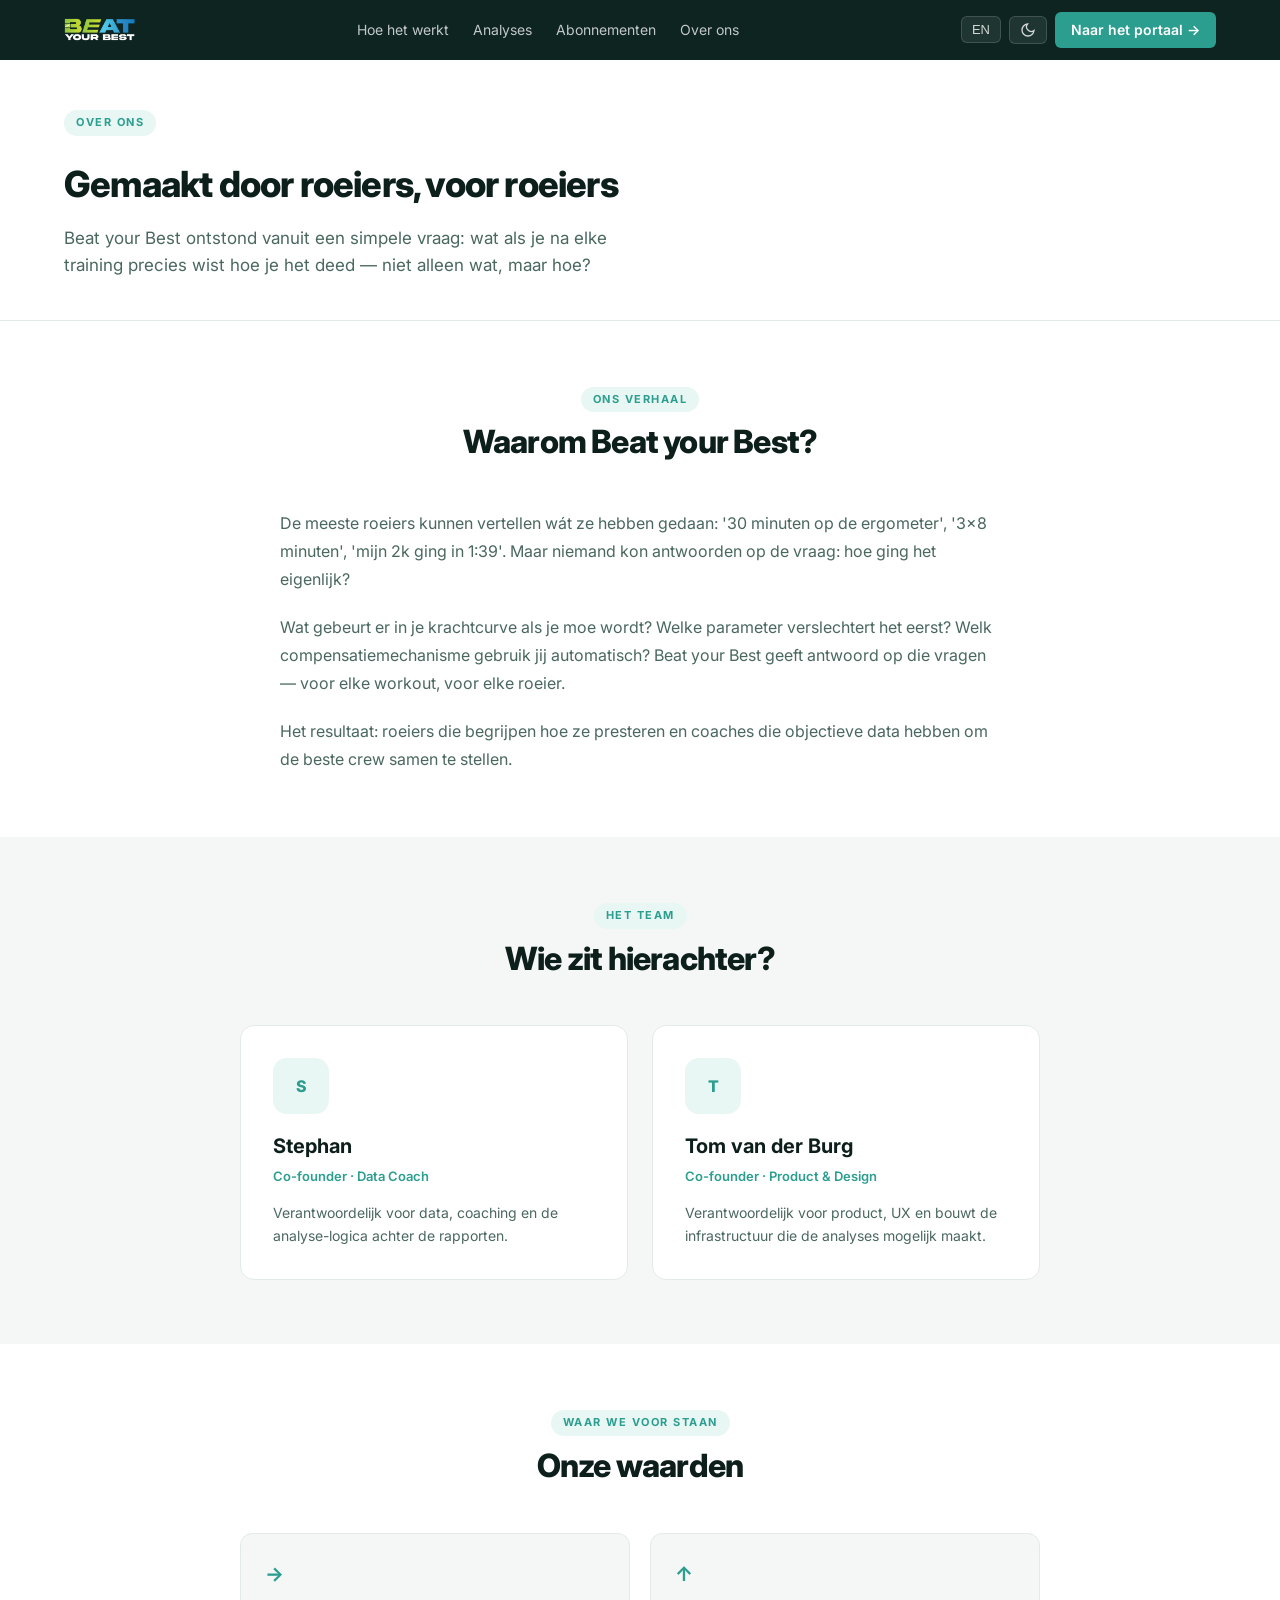
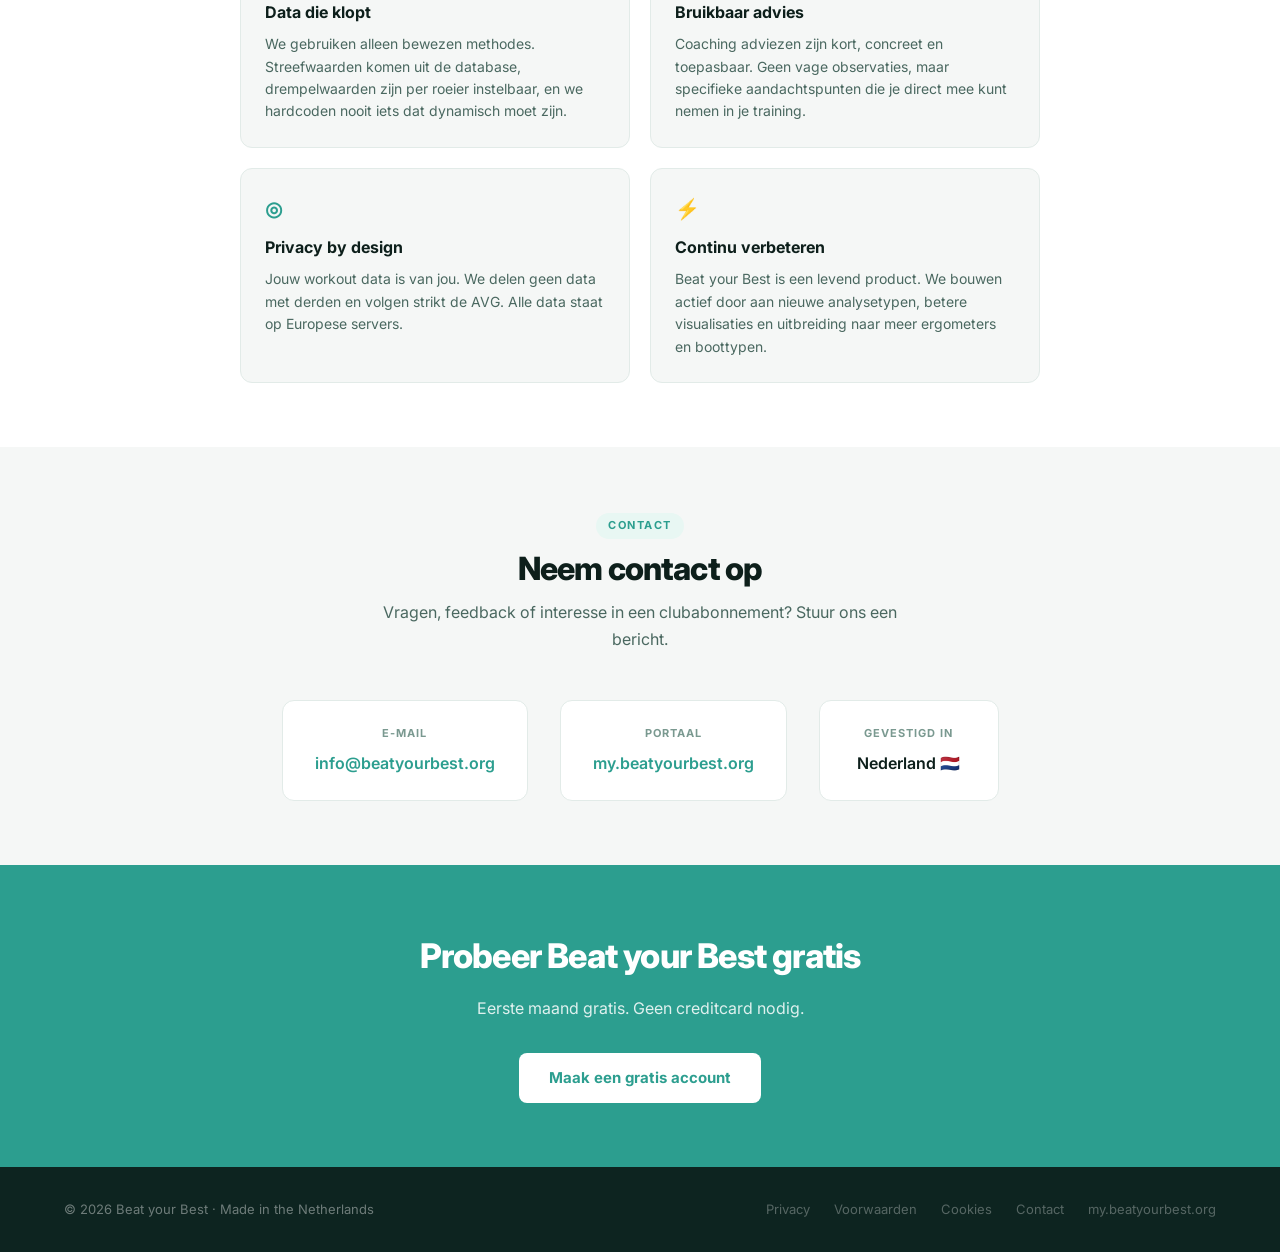
==== about.html @ 59f15d0e "feat: Inter font, FA icons, working theme toggle + language switch - Add Inter font (Google Fonts) —" ====
<!DOCTYPE html>
<html lang="nl" data-theme="light">
<head>
  <meta charset="UTF-8">
  <meta name="viewport" content="width=device-width, initial-scale=1.0">
  <title data-nl="Over ons — Beat your Best" data-en="About us — Beat your Best">Over ons — Beat your Best</title>
  <link rel="icon" href="/assets/favicon.ico">
  <link rel="preconnect" href="https://fonts.googleapis.com">
  <link rel="preconnect" href="https://fonts.gstatic.com" crossorigin>
  <link href="https://fonts.googleapis.com/css2?family=Inter:wght@400;500;600;700&display=swap" rel="stylesheet">
  <link rel="stylesheet" href="https://cdnjs.cloudflare.com/ajax/libs/font-awesome/6.4.0/css/all.min.css">
  <link rel="stylesheet" href="style.css">
</head>
<body>
<nav class="nav">
  <a href="index.html" class="nav-logo"><img src="logo.png" alt="Beat your Best"></a>
  <button class="nav-hamburger" id="nav-hamburger" aria-label="Menu" aria-expanded="false">☰</button>
  <div class="nav-links" id="nav-links">
    <a href="how-it-works.html" data-nl="Hoe het werkt" data-en="How it works">Hoe het werkt</a>
    <a href="how-it-works.html#analyses" data-nl="Analyses" data-en="Analyses">Analyses</a>
    <a href="pricing.html" data-nl="Abonnementen" data-en="Pricing">Abonnementen</a>
    <a href="about.html" data-nl="Over ons" data-en="About us">Over ons</a>
  </div>
  <div class="nav-controls">
    <button class="nav-toggle-btn" id="lang-toggle"><i class="fas fa-globe" style="margin-right:4px;font-size:12px;"></i>EN</button>
    <button class="nav-toggle-btn" id="theme-toggle"><svg width="16" height="16" viewBox="0 0 24 24" fill="none" stroke="currentColor" stroke-width="2"><path d="M21 12.79A9 9 0 1 1 11.21 3 7 7 0 0 0 21 12.79z"/></svg></button>
    <a href="https://my.beatyourbest.org" class="btn-portal" data-nl="Naar het portaal →" data-en="Go to portal →">Naar het portaal →</a>
  </div>
</nav>

<div class="page-header">
  <div class="sec-pill" data-nl="Over ons" data-en="About us">Over ons</div>
  <h1 data-nl="Gemaakt door roeiers, voor roeiers" data-en="Made by rowers, for rowers">Gemaakt door roeiers, voor roeiers</h1>
  <p data-nl="Beat your Best ontstond vanuit een simpele vraag: wat als je na elke training precies wist hoe je het deed — niet alleen wat, maar hoe?" data-en="Beat your Best grew from a simple question: what if after every training you knew exactly how you performed — not just what, but how?">Beat your Best ontstond vanuit een simpele vraag: wat als je na elke training precies wist hoe je het deed — niet alleen wat, maar hoe?</p>
</div>

<section class="section-card">
  <div class="sec-center">
    <div class="sec-pill" data-nl="Ons verhaal" data-en="Our story">Ons verhaal</div>
    <h2 class="sec-title" data-nl="Waarom Beat your Best?" data-en="Why Beat your Best?">Waarom Beat your Best?</h2>
  </div>
  <div style="max-width:720px;margin:0 auto">
    <p style="font-size:16px;color:var(--text-body);line-height:1.75;margin-bottom:20px" data-nl="De meeste roeiers kunnen vertellen wát ze hebben gedaan: '30 minuten op de ergometer', '3×8 minuten', 'mijn 2k ging in 1:39'. Maar niemand kon antwoorden op de vraag: hoe ging het eigenlijk?" data-en="Most rowers can tell you what they did: '30 minutes on the erg', '3×8 minutes', 'my 2k was 1:39'. But nobody could answer the question: how did it actually go?">De meeste roeiers kunnen vertellen wát ze hebben gedaan: "30 minuten op de ergometer", "3×8 minuten", "mijn 2k ging in 1:39". Maar niemand kon antwoorden op de vraag: hoe ging het eigenlijk?</p>
    <p style="font-size:16px;color:var(--text-body);line-height:1.75;margin-bottom:20px" data-nl="Wat gebeurt er in je krachtcurve als je moe wordt? Welke parameter verslechtert het eerst? Welk compensatiemechanisme gebruik jij automatisch? Beat your Best geeft antwoord op die vragen — voor elke workout, voor elke roeier." data-en="What happens to your force curve when you get tired? Which parameter deteriorates first? What compensation mechanism do you use automatically? Beat your Best answers those questions — for every workout, for every rower.">Wat gebeurt er in je krachtcurve als je moe wordt? Welke parameter verslechtert het eerst? Welk compensatiemechanisme gebruik jij automatisch? Beat your Best geeft antwoord op die vragen — voor elke workout, voor elke roeier.</p>
    <p style="font-size:16px;color:var(--text-body);line-height:1.75" data-nl="Het resultaat: roeiers die begrijpen hoe ze presteren en coaches die objectieve data hebben om de beste crew samen te stellen." data-en="The result: rowers who understand how they perform and coaches who have objective data to build the best crew.">Het resultaat: roeiers die begrijpen hoe ze presteren en coaches die objectieve data hebben om de beste crew samen te stellen.</p>
  </div>
</section>

<section class="section">
  <div class="sec-center">
    <div class="sec-pill" data-nl="Het team" data-en="The team">Het team</div>
    <h2 class="sec-title" data-nl="Wie zit hierachter?" data-en="Who's behind this?">Wie zit hierachter?</h2>
  </div>
  <div class="team-grid">
    <div class="team-card">
      <div class="team-avatar">S</div>
      <div class="team-name">Stephan</div>
      <div class="team-role" data-nl="Co-founder · Data Coach" data-en="Co-founder · Data Coach">Co-founder · Data Coach</div>
      <p class="team-bio" data-nl="Verantwoordelijk voor data, coaching en de analyse-logica achter de rapporten." data-en="Responsible for the backend, the RP3 and Concept2 API connections and the deployments on AWS. Builds the infrastructure that makes the analyses possible.">Verantwoordelijk voor de backend, de RP3 en Concept2 API-koppelingen en de deployments op AWS. Bouwt de infrastructuur die de analyses mogelijk maakt.</p>
    </div>
    <div class="team-card">
      <div class="team-avatar">T</div>
      <div class="team-name">Tom van der Burg</div>
      <div class="team-role" data-nl="Co-founder · Product &amp; Design" data-en="Co-founder · Product &amp; Design">Co-founder · Product &amp; Design</div>
      <p class="team-bio" data-nl="Verantwoordelijk voor product, UX en bouwt de infrastructuur die de analyses mogelijk maakt." data-en="Responsible for product, UX and builds the infrastructure behind the reports.">Verantwoordelijk voor product, UX en de analyse-logica achter de rapporten. Combineert roeikennnis met een achtergrond in digitale transformatie.</p>
    </div>
  </div>
</section>

<section class="section-card">
  <div class="sec-center">
    <div class="sec-pill" data-nl="Waar we voor staan" data-en="What we stand for">Waar we voor staan</div>
    <h2 class="sec-title" data-nl="Onze waarden" data-en="Our values">Onze waarden</h2>
  </div>
  <div class="values-grid">
    <div class="value-card">
      <div class="value-icon">→</div>
      <div class="value-title" data-nl="Data die klopt" data-en="Data that's accurate">Data die klopt</div>
      <p class="value-body" data-nl="We gebruiken alleen bewezen methodes. Streefwaarden komen uit de database, drempelwaarden zijn per roeier instelbaar, en we hardcoden nooit iets dat dynamisch moet zijn." data-en="We only use proven methods. Target values come from the database, thresholds are configurable per rower, and we never hardcode anything that should be dynamic.">We gebruiken alleen bewezen methodes. Streefwaarden komen uit de database, drempelwaarden zijn per roeier instelbaar, en we hardcoden nooit iets dat dynamisch moet zijn.</p>
    </div>
    <div class="value-card">
      <div class="value-icon">↑</div>
      <div class="value-title" data-nl="Bruikbaar advies" data-en="Actionable advice">Bruikbaar advies</div>
      <p class="value-body" data-nl="Coaching adviezen zijn kort, concreet en toepasbaar. Geen vage observaties, maar specifieke aandachtspunten die je direct mee kunt nemen in je training." data-en="Coaching advice is short, concrete and actionable. No vague observations, but specific points of attention you can take directly into your training.">Coaching adviezen zijn kort, concreet en toepasbaar. Geen vage observaties, maar specifieke aandachtspunten die je direct mee kunt nemen in je training.</p>
    </div>
    <div class="value-card">
      <div class="value-icon">◎</div>
      <div class="value-title" data-nl="Privacy by design" data-en="Privacy by design">Privacy by design</div>
      <p class="value-body" data-nl="Jouw workout data is van jou. We delen geen data met derden en volgen strikt de AVG. Alle data staat op Europese servers." data-en="Your workout data is yours. We don't share data with third parties and strictly follow GDPR. All data is stored on European servers.">Jouw workout data is van jou. We delen geen data met derden en volgen strikt de AVG. Alle data staat op Europese servers.</p>
    </div>
    <div class="value-card">
      <div class="value-icon">⚡</div>
      <div class="value-title" data-nl="Continu verbeteren" data-en="Continuous improvement">Continu verbeteren</div>
      <p class="value-body" data-nl="Beat your Best is een levend product. We bouwen actief door aan nieuwe analysetypen, betere visualisaties en uitbreiding naar meer ergometers en boottypen." data-en="Beat your Best is a living product. We actively build new analysis types, better visualisations and expansion to more ergometers and boat types.">Beat your Best is een levend product. We bouwen actief door aan nieuwe analysetypen, betere visualisaties en uitbreiding naar meer ergometers en boottypen.</p>
    </div>
  </div>
</section>

<section class="section" id="contact">
  <div class="sec-center">
    <div class="sec-pill" data-nl="Contact" data-en="Contact">Contact</div>
    <h2 class="sec-title" data-nl="Neem contact op" data-en="Get in touch">Neem contact op</h2>
    <p class="sec-sub" data-nl="Vragen, feedback of interesse in een clubabonnement? Stuur ons een bericht." data-en="Questions, feedback or interested in a club subscription? Send us a message.">Vragen, feedback of interesse in een clubabonnement? Stuur ons een bericht.</p>
  </div>
  <div class="contact-block">
    <div class="contact-item">
      <div class="contact-label" data-nl="E-mail" data-en="Email">E-mail</div>
      <a class="contact-val" href="mailto:info@beatyourbest.org">info@beatyourbest.org</a>
    </div>
    <div class="contact-item">
      <div class="contact-label" data-nl="Portaal" data-en="Portal">Portaal</div>
      <a class="contact-val" href="https://my.beatyourbest.org">my.beatyourbest.org</a>
    </div>
    <div class="contact-item">
      <div class="contact-label" data-nl="Gevestigd in" data-en="Based in">Gevestigd in</div>
      <span class="contact-val" style="color:var(--text-h)">Nederland 🇳🇱</span>
    </div>
  </div>
</section>

<div class="cta-block">
  <h2 class="cta-title" data-nl="Probeer Beat your Best gratis" data-en="Try Beat your Best for free">Probeer Beat your Best gratis</h2>
  <p class="cta-sub" data-nl="Eerste maand gratis. Geen creditcard nodig." data-en="First month free. No credit card needed.">Eerste maand gratis. Geen creditcard nodig.</p>
  <a href="https://my.beatyourbest.org/register" class="btn-cta" data-nl="Maak een gratis account" data-en="Create a free account">Maak een gratis account</a>
</div>

<footer class="footer">
  <div class="footer-logo">© 2026 Beat your Best · Made in the Netherlands</div>
  <div class="footer-links">
    <a href="privacy.html" data-nl="Privacy" data-en="Privacy">Privacy</a>
    <a href="terms.html" data-nl="Voorwaarden" data-en="Terms">Voorwaarden</a>
    <a href="cookies.html" data-nl="Cookies" data-en="Cookies">Cookies</a>
    <a href="about.html#contact" data-nl="Contact" data-en="Contact">Contact</a>
    <a href="https://my.beatyourbest.org">my.beatyourbest.org</a>
  </div>
</footer>
<script src="main.js"></script>
</body>
</html>
---- style.css ----
/* ================================================
   Beat Your Best — style.css  v2
   CSS-variabelen · Dark mode · Responsive
   ================================================ */

:root {
  --bg:            #f5f7f6;
  --bg-card:       #ffffff;
  --bg-nav:        #0d2420;
  --bg-accent:     #e8f7f3;
  --text-h:        #0d1f1b;
  --text-body:     #4a6860;
  --text-muted:    #7a9990;
  --text-nav:      rgba(255,255,255,0.75);
  --accent:        #2c9e8f;
  --accent-h:      #237f72;
  --accent-lt:     #4dbfb0;
  --accent-bg:     #e8f7f3;
  --accent-border: #c8deda;
  --border:        #e2ebe8;
  --shadow:        0 4px 24px rgba(44,158,143,0.08);
}

[data-theme="dark"] {
  --bg:            #0a1e1a;
  --bg-card:       #112920;
  --bg-nav:        #071410;
  --bg-accent:     #0d2d28;
  --text-h:        #e0f0ec;
  --text-body:     #7aada5;
  --text-muted:    #3d7068;
  --text-nav:      rgba(255,255,255,0.65);
  --accent:        #4dbfb0;
  --accent-h:      #3aa898;
  --accent-lt:     #6dcfc2;
  --accent-bg:     #0d2d28;
  --accent-border: #1e4d43;
  --border:        #1a3830;
  --shadow:        0 4px 24px rgba(0,0,0,0.3);
}

*,*::before,*::after{box-sizing:border-box;margin:0;padding:0}
html{scroll-behavior:smooth}
body{font-family:'Inter',-apple-system,BlinkMacSystemFont,'Segoe UI',sans-serif;background:var(--bg);color:var(--text-body);font-size:16px;line-height:1.6;transition:background .2s,color .2s}
a{color:var(--accent);text-decoration:none}
img{max-width:100%;display:block}

/* NAV */
.nav{background:var(--bg-nav);padding:0 5%;display:flex;align-items:center;justify-content:space-between;height:60px;position:sticky;top:0;z-index:100;gap:16px}
.nav-logo{display:flex;align-items:center;flex-shrink:0}
.nav-logo img{height:36px;border-radius:4px;display:block}
.nav-links{display:flex;gap:24px;align-items:center}
.nav-links a{color:var(--text-nav);font-size:14px;white-space:nowrap;transition:color .15s}
.nav-links a:hover{color:#fff}
.nav-controls{display:flex;align-items:center;gap:8px;flex-shrink:0}
.nav-toggle-btn{background:rgba(255,255,255,0.08);border:1px solid rgba(255,255,255,0.15);color:rgba(255,255,255,0.8);border-radius:6px;padding:5px 10px;font-size:13px;cursor:pointer;display:flex;align-items:center;gap:4px;transition:background .15s;white-space:nowrap}
.nav-toggle-btn:hover{background:rgba(255,255,255,0.15)}
.btn-portal{background:var(--accent);color:#fff;border:none;padding:7px 16px;border-radius:6px;font-size:14px;font-weight:600;cursor:pointer;white-space:nowrap;transition:background .15s}
.btn-portal:hover{background:var(--accent-h);color:#fff}
.nav-hamburger{display:none;background:none;border:1px solid rgba(255,255,255,0.2);color:#fff;border-radius:6px;padding:6px 10px;font-size:18px;cursor:pointer;flex-shrink:0}

/* SECTIONS */
.section{padding:64px 5%;background:var(--bg)}
.section-card{padding:64px 5%;background:var(--bg-card)}
.sec-center{text-align:center;margin-bottom:48px}
.sec-pill{display:inline-block;background:var(--accent-bg);color:var(--accent);font-size:11px;font-weight:700;letter-spacing:1.5px;text-transform:uppercase;padding:4px 12px;border-radius:20px;margin-bottom:12px}
.sec-title{font-size:32px;font-weight:800;letter-spacing:-.8px;color:var(--text-h);margin-bottom:12px;line-height:1.15}
.sec-sub{font-size:16px;color:var(--text-body);line-height:1.65;max-width:560px;margin:0 auto}

/* HERO */
.hero{background:var(--bg-card);padding:72px 5%;display:grid;grid-template-columns:1fr 1fr;gap:56px;align-items:center}
.hero-eyebrow{display:inline-flex;align-items:center;gap:8px;background:var(--accent-bg);color:var(--accent);font-size:12px;font-weight:600;letter-spacing:1px;text-transform:uppercase;padding:5px 12px;border-radius:20px;margin-bottom:20px}
.hero-eyebrow-dot{width:7px;height:7px;background:var(--accent);border-radius:50%;display:inline-block}
.hero-title{font-size:46px;font-weight:800;line-height:1.08;letter-spacing:-1.5px;color:var(--text-h);margin-bottom:18px}
.hero-title em{color:var(--accent);font-style:normal}
.hero-body{font-size:17px;color:var(--text-body);line-height:1.65;margin-bottom:32px;max-width:460px}
.hero-actions{display:flex;gap:12px;align-items:center;margin-bottom:32px;flex-wrap:wrap}
.btn-hero{background:var(--accent);color:#fff;border:none;padding:13px 26px;border-radius:8px;font-size:15px;font-weight:600;cursor:pointer;text-decoration:none;display:inline-block;transition:background .15s}
.btn-hero:hover{background:var(--accent-h);color:#fff}
.btn-hero-ghost{background:none;border:1px solid var(--accent-border);color:var(--accent);padding:13px 20px;border-radius:8px;font-size:15px;cursor:pointer;text-decoration:none;display:inline-block;transition:background .15s}
.btn-hero-ghost:hover{background:var(--accent-bg)}
.hero-trust{display:flex;gap:20px;flex-wrap:wrap}
.trust-item{display:flex;align-items:center;gap:6px;font-size:13px;color:var(--text-muted)}
.trust-check{width:16px;height:16px;background:var(--accent-bg);border-radius:50%;display:flex;align-items:center;justify-content:center;color:var(--accent);font-size:9px;font-weight:700;flex-shrink:0}

/* HERO MOCKUPS */
.hero-mockups{display:flex;flex-direction:column;gap:12px}
.mockup-card{background:var(--bg-card);border:1px solid var(--border);border-radius:14px;overflow:hidden;box-shadow:var(--shadow)}
.mockup-bar{background:#0d2420;padding:10px 16px;display:flex;align-items:center;gap:6px}
.mockup-dot{width:8px;height:8px;border-radius:50%;background:rgba(255,255,255,0.2)}
.mockup-url{font-size:11px;color:rgba(255,255,255,0.3);margin-left:6px}
.mockup-body{padding:16px}
.mockup-row{display:flex;align-items:center;gap:10px;padding:8px 0;border-bottom:1px solid var(--border)}
.mockup-row:last-child{border-bottom:none}
.mock-badge{font-size:10px;font-weight:700;padding:2px 7px;border-radius:4px;flex-shrink:0}
.mock-badge-ss{background:#e8f7f3;color:#2c9e8f}
.mock-badge-il{background:#e8f0f7;color:#3a6ea8}
.mock-badge-hi{background:#f7ede8;color:#a84e3a}
.mock-badge-et{background:#f0f7e8;color:#5a9a2e}
.mock-title{font-size:12px;font-weight:600;color:var(--text-h);flex:1}
.mock-split{font-size:12px;color:var(--text-muted)}
.mock-iof{font-size:12px;font-weight:700;color:var(--accent)}
.mockup-stats{display:grid;grid-template-columns:repeat(3,1fr);gap:8px;margin-top:12px}
.mock-stat{background:var(--bg);border-radius:8px;padding:10px;text-align:center}
.mock-stat-val{font-size:16px;font-weight:800;color:var(--text-h)}
.mock-stat-lbl{font-size:10px;color:var(--text-muted);text-transform:uppercase;letter-spacing:.5px;margin-top:2px}
.mockup-small{background:var(--bg-card);border:1px solid var(--border);border-radius:12px;padding:14px}
.ms-header{font-size:11px;font-weight:600;color:var(--text-muted);text-transform:uppercase;letter-spacing:1px;margin-bottom:10px}
.ms-row{display:flex;align-items:center;gap:8px;margin-bottom:6px}
.ms-name{font-size:12px;color:var(--text-body);width:90px;flex-shrink:0}
.ms-bar-bg{flex:1;height:7px;background:var(--border);border-radius:4px;overflow:hidden;position:relative}
.ms-bar-prev{height:100%;border-radius:4px;background:var(--accent-border)}
.ms-bar-now{height:100%;border-radius:4px;background:var(--accent);position:absolute;top:0;left:0}

/* FEATURES */
.feature-block{display:grid;grid-template-columns:1fr 1fr;gap:56px;align-items:center;margin-bottom:72px}
.feature-block:last-child{margin-bottom:0}
.feature-block-reverse{direction:rtl}
.feature-block-reverse>*{direction:ltr}
.feat-label{font-size:11px;font-weight:700;letter-spacing:1.5px;text-transform:uppercase;color:var(--accent);margin-bottom:10px}
.feat-title{font-size:26px;font-weight:800;letter-spacing:-.5px;color:var(--text-h);margin-bottom:12px;line-height:1.2}
.feat-body{font-size:15px;color:var(--text-body);line-height:1.65;margin-bottom:20px}
.feat-list{list-style:none}
.feat-list li{font-size:14px;color:var(--text-body);padding:7px 0;display:flex;gap:10px;align-items:flex-start;border-top:1px solid var(--border)}
.feat-list li:first-child{border-top:none;padding-top:0}
.fl-dot{color:var(--accent);flex-shrink:0;font-size:16px;line-height:1.3}

/* VISUAL CARDS */
.visual-card{background:var(--bg-card);border:1px solid var(--border);border-radius:14px;padding:24px;box-shadow:var(--shadow)}
.vc-header{font-size:12px;font-weight:600;color:var(--text-muted);text-transform:uppercase;letter-spacing:1px;margin-bottom:16px;padding-bottom:12px;border-bottom:1px solid var(--border)}
.prog-row{display:flex;align-items:center;gap:10px;margin-bottom:6px}
.prog-name{font-size:13px;color:var(--text-body);width:110px;flex-shrink:0}
.prog-bar-bg{flex:1;height:10px;background:var(--border);border-radius:5px;overflow:hidden}
.prog-bar{height:100%;border-radius:5px;background:var(--accent)}
.prog-bar-prev{background:var(--accent-border)}
.prog-val{font-size:12px;font-weight:600;color:var(--accent);width:36px;text-align:right}
.prog-val-prev{color:var(--accent-border)}
.prog-spacer{height:8px}
.prog-legend{display:flex;gap:14px;margin-top:14px;padding-top:12px;border-top:1px solid var(--border)}
.leg-item{display:flex;align-items:center;gap:6px}
.leg-dot{width:10px;height:10px;border-radius:3px;background:var(--accent);flex-shrink:0}
.leg-dot-prev{background:var(--accent-border)}
.leg-label{font-size:12px;color:var(--text-muted)}
.coach-pill-row{display:flex;flex-direction:column;gap:10px}
.coach-pill{background:var(--bg);border:1px solid var(--border);border-radius:10px;padding:12px 16px;display:flex;gap:12px;align-items:flex-start}
.cp-icon{width:32px;height:32px;background:var(--accent-bg);border-radius:8px;display:flex;align-items:center;justify-content:center;flex-shrink:0;font-size:14px;color:var(--accent);font-weight:700}
.cp-icon-warn{background:#fef3e8;color:#c07a1a}
.cp-title{font-size:13px;font-weight:700;color:var(--text-h);margin-bottom:2px}
.cp-body{font-size:12px;color:var(--text-muted);line-height:1.5}
.cp-tag{font-size:11px;font-weight:700;background:var(--accent-bg);color:var(--accent);padding:2px 8px;border-radius:4px;margin-top:4px;display:inline-block}
.cp-tag-warn{background:#fef3e8;color:#c07a1a}
.crew-grid{display:grid;grid-template-columns:repeat(4,1fr);gap:8px;margin-bottom:12px}
.crew-seat{background:var(--bg);border:1px solid var(--border);border-radius:8px;padding:10px 8px;text-align:center}
.crew-seat-top{background:var(--accent-bg);border-color:var(--accent-border)}
.crew-rank{font-size:18px;font-weight:800;color:var(--accent);line-height:1}
.crew-rank-muted{color:var(--text-muted)}
.crew-rank-name{font-size:11px;font-weight:600;color:var(--text-h);margin-top:4px}
.crew-rank-val{font-size:11px;color:var(--text-muted);margin-top:2px}
.crew-rank-pos{font-size:10px;font-weight:700;color:var(--accent);background:var(--accent-bg);padding:2px 6px;border-radius:4px;margin-top:4px;display:inline-block}
.crew-rank-pos-muted{background:var(--bg);color:var(--text-muted)}
.boat-visual{background:#0d2420;border-radius:8px;padding:12px;display:flex;gap:5px;align-items:center;justify-content:center}
.boat-label{font-size:10px;color:rgba(255,255,255,0.3)}
.boat-pos{width:30px;height:30px;border-radius:6px;background:rgba(44,158,143,0.2);border:1px solid rgba(44,158,143,0.4);display:flex;align-items:center;justify-content:center;font-size:10px;font-weight:700;color:#4dbfb0}
.boat-pos-active{background:var(--accent);border-color:var(--accent);color:#fff}

/* PRICING */
.pricing-grid{display:grid;grid-template-columns:repeat(3,1fr);gap:20px}
.price-card{background:var(--bg-card);border:1px solid var(--border);border-radius:14px;padding:28px;position:relative}
.price-card-featured{border:2px solid var(--accent)}
.price-popular{position:absolute;top:-12px;left:50%;transform:translateX(-50%);background:var(--accent);color:#fff;font-size:11px;font-weight:700;letter-spacing:1px;text-transform:uppercase;padding:4px 14px;border-radius:20px;white-space:nowrap}
.price-for{font-size:11px;font-weight:700;letter-spacing:1.5px;text-transform:uppercase;color:var(--accent);margin-bottom:8px}
.price-name{font-size:22px;font-weight:800;color:var(--text-h);margin-bottom:6px}
.price-tagline{font-size:14px;color:var(--text-muted);margin-bottom:20px;line-height:1.5}
.price-amount{font-size:34px;font-weight:800;color:var(--text-h);letter-spacing:-1px;margin-bottom:4px}
.price-amount span{font-size:16px;font-weight:400;color:var(--text-muted)}
.price-amount-sm{font-size:22px;padding-top:6px}
.price-period{font-size:13px;color:var(--text-muted);margin-bottom:24px}
.price-divider{border:none;border-top:1px solid var(--border);margin-bottom:18px}
.price-features{list-style:none}
.price-features li{font-size:13px;color:var(--text-body);padding:5px 0;display:flex;gap:8px;align-items:flex-start}
.pf-check{color:var(--accent);font-size:14px;line-height:1.4;flex-shrink:0}
.btn-price{width:100%;padding:11px;border-radius:8px;font-size:14px;font-weight:600;cursor:pointer;margin-top:20px;display:block;text-align:center;text-decoration:none;transition:background .15s}
.btn-price-solid{background:var(--accent);color:#fff;border:none}
.btn-price-solid:hover{background:var(--accent-h);color:#fff}
.btn-price-outline{background:var(--bg-card);color:var(--accent);border:1px solid var(--accent-border)}
.btn-price-outline:hover{background:var(--accent-bg)}

/* CTA */
.cta-block{background:var(--accent);padding:64px 5%;text-align:center}
.cta-title{font-size:34px;font-weight:800;color:#fff;letter-spacing:-.8px;margin-bottom:12px}
.cta-sub{font-size:16px;color:rgba(255,255,255,.85);margin-bottom:32px}
.btn-cta{background:#fff;color:var(--accent);border:none;padding:13px 30px;border-radius:8px;font-size:15px;font-weight:700;cursor:pointer;margin:0 6px;text-decoration:none;display:inline-block}
.btn-cta:hover{background:#e8f7f3;color:var(--accent)}
.btn-cta-ghost{background:rgba(255,255,255,.15);color:#fff;border:1px solid rgba(255,255,255,.4);padding:13px 24px;border-radius:8px;font-size:15px;cursor:pointer;margin:0 6px;text-decoration:none;display:inline-block}
.btn-cta-ghost:hover{background:rgba(255,255,255,.25);color:#fff}

/* FOOTER */
.footer{background:#0d2420;padding:32px 5%;display:flex;justify-content:space-between;align-items:center;flex-wrap:wrap;gap:16px}
.footer-logo{color:rgba(255,255,255,.4);font-size:13px}
.footer-links{display:flex;gap:24px;flex-wrap:wrap}
.footer-links a{color:rgba(255,255,255,.3);font-size:13px;text-decoration:none;transition:color .15s}
.footer-links a:hover{color:rgba(255,255,255,.7)}

/* PAGE HEADER */
.page-header{background:var(--bg-card);padding:48px 5% 40px;border-bottom:1px solid var(--border)}
.page-header h1{font-size:36px;font-weight:800;letter-spacing:-.8px;color:var(--text-h);margin-bottom:12px;margin-top:8px}
.page-header p{font-size:17px;color:var(--text-body);max-width:560px;line-height:1.6}

/* PROSE */
.prose{max-width:720px;margin:0 auto;padding:48px 5%}
.prose h2{font-size:22px;font-weight:700;color:var(--text-h);margin:36px 0 12px;letter-spacing:-.3px}
.prose h3{font-size:17px;font-weight:700;color:var(--text-h);margin:24px 0 8px}
.prose p{font-size:15px;color:var(--text-body);line-height:1.7;margin-bottom:16px}
.prose ul{margin:0 0 16px 20px}
.prose ul li{font-size:15px;color:var(--text-body);line-height:1.7;margin-bottom:6px}
.prose a{color:var(--accent)}
.prose-updated{font-size:13px;color:var(--text-muted);margin-bottom:32px}

/* COACH SWITCH */
.coach-switch{display:flex;background:var(--bg);border:1px solid var(--border);border-radius:10px;padding:4px;gap:4px;width:fit-content;margin:0 auto 48px}
.coach-switch-btn{padding:8px 28px;border:none;border-radius:7px;font-size:14px;font-weight:600;cursor:pointer;background:none;color:var(--text-muted);transition:all .15s}
.coach-switch-btn.active{background:var(--accent);color:#fff}
.coach-panel{display:none}
.coach-panel.active{display:block}

/* HOW IT WORKS */
.steps-grid{display:grid;grid-template-columns:repeat(3,1fr);gap:24px}
.step-card{background:var(--bg);border:1px solid var(--border);border-radius:12px;padding:28px}
.step-num{width:40px;height:40px;background:var(--accent);color:#fff;border-radius:10px;display:flex;align-items:center;justify-content:center;font-size:18px;font-weight:800;margin-bottom:16px}
.step-title{font-size:17px;font-weight:700;color:var(--text-h);margin-bottom:10px}
.step-body{font-size:14px;color:var(--text-body);line-height:1.65}
.analysis-list{display:flex;flex-direction:column}
.anal-row{display:grid;grid-template-columns:1fr 260px;gap:40px;align-items:start;padding:40px 0}
.anal-divider{border:none;border-top:1px solid var(--border)}
.anal-tag{font-size:11px;font-weight:700;letter-spacing:1px;text-transform:uppercase;padding:4px 12px;border-radius:20px;display:inline-block;margin-bottom:14px}
.anal-tag-ss{background:#e8f7f3;color:#2c9e8f}
.anal-tag-il{background:#e8f0f7;color:#3a6ea8}
.anal-tag-hi{background:#f7ede8;color:#a84e3a}
.anal-tag-et{background:#f0f7e8;color:#5a9a2e}
.anal-row-title{font-size:20px;font-weight:700;color:var(--text-h);margin-bottom:10px}
.anal-row-body{font-size:14px;color:var(--text-body);line-height:1.65;margin-bottom:16px}
.anal-row-right{display:flex;flex-direction:column;gap:10px;padding-top:8px}
.anal-stat-card{background:var(--bg);border:1px solid var(--border);border-radius:10px;padding:14px 16px}
.asc-label{font-size:11px;font-weight:600;color:var(--text-muted);text-transform:uppercase;letter-spacing:1px;margin-bottom:4px}
.asc-val{font-size:17px;font-weight:700;color:var(--text-h)}
.profiles-grid{display:grid;grid-template-columns:repeat(4,1fr);gap:16px}
.profile-card{background:var(--bg);border:1px solid var(--border);border-radius:12px;padding:20px}
.profile-code{width:36px;height:36px;background:var(--accent-bg);border-radius:8px;display:flex;align-items:center;justify-content:center;font-size:12px;font-weight:800;color:var(--accent);margin-bottom:10px}
.profile-name{font-size:14px;font-weight:700;color:var(--text-h);margin-bottom:6px}
.profile-desc{font-size:13px;color:var(--text-body);line-height:1.5}

/* AUDIENCE */
.audience-grid{display:grid;grid-template-columns:repeat(3,1fr);gap:20px}
.aud-card{background:var(--bg-card);border:1px solid var(--border);border-radius:12px;padding:28px}
.aud-card-featured{border-color:var(--accent)}
.aud-tag{font-size:11px;font-weight:700;letter-spacing:1.5px;text-transform:uppercase;color:var(--accent);margin-bottom:16px}
.aud-title{font-size:20px;font-weight:700;color:var(--text-h);margin-bottom:10px}
.aud-body{font-size:14px;color:var(--text-body);line-height:1.6;margin-bottom:20px}
.aud-list{list-style:none}
.aud-list li{font-size:13px;color:var(--text-body);padding:5px 0;display:flex;gap:8px;align-items:flex-start;border-top:1px solid var(--border)}
.aud-list li:first-child{border-top:none;padding-top:0}
.al-dot{color:var(--accent);font-size:14px;line-height:1.4;flex-shrink:0}

/* FAQ */
.faq-list{max-width:720px;margin:0 auto}
.faq-item{background:var(--bg-card);border:1px solid var(--border);border-radius:12px;padding:24px 28px;margin-bottom:12px}
.faq-q{font-size:16px;font-weight:700;color:var(--text-h);margin-bottom:10px}
.faq-a{font-size:14px;color:var(--text-body);line-height:1.7}

/* ABOUT */
.team-grid{display:grid;grid-template-columns:repeat(2,1fr);gap:24px;max-width:800px;margin:0 auto}
.team-card{background:var(--bg-card);border:1px solid var(--border);border-radius:14px;padding:32px}
.team-avatar{width:56px;height:56px;background:var(--accent-bg);border-radius:14px;display:flex;align-items:center;justify-content:center;font-size:16px;font-weight:800;color:var(--accent);margin-bottom:16px}
.team-name{font-size:20px;font-weight:700;color:var(--text-h);margin-bottom:4px}
.team-role{font-size:13px;color:var(--accent);font-weight:600;margin-bottom:14px}
.team-bio{font-size:14px;color:var(--text-body);line-height:1.65}
.values-grid{display:grid;grid-template-columns:repeat(2,1fr);gap:20px;max-width:800px;margin:0 auto}
.value-card{background:var(--bg);border:1px solid var(--border);border-radius:12px;padding:24px}
.value-icon{font-size:20px;color:var(--accent);margin-bottom:10px;font-weight:700}
.value-title{font-size:16px;font-weight:700;color:var(--text-h);margin-bottom:8px}
.value-body{font-size:14px;color:var(--text-body);line-height:1.6}
.contact-block{display:flex;gap:32px;justify-content:center;flex-wrap:wrap}
.contact-item{background:var(--bg-card);border:1px solid var(--border);border-radius:12px;padding:24px 32px;text-align:center;min-width:180px}
.contact-label{font-size:11px;font-weight:700;text-transform:uppercase;letter-spacing:1px;color:var(--text-muted);margin-bottom:8px}
.contact-val{font-size:16px;font-weight:600;color:var(--accent);text-decoration:none;display:block}

/* RESPONSIVE */
@media(max-width:900px){
  .hero{grid-template-columns:1fr;gap:40px;padding:48px 5%}
  .hero-title{font-size:36px}
  .feature-block,.feature-block-reverse{grid-template-columns:1fr;direction:ltr;gap:32px}
  .pricing-grid{grid-template-columns:1fr;max-width:480px;margin:0 auto}
  .audience-grid{grid-template-columns:1fr}
  .profiles-grid{grid-template-columns:repeat(2,1fr)}
  .steps-grid{grid-template-columns:1fr}
  .anal-row{grid-template-columns:1fr}
  .anal-row-right{flex-direction:row;flex-wrap:wrap}
  .anal-stat-card{flex:1;min-width:120px}
  .team-grid{grid-template-columns:1fr;max-width:480px}
  .values-grid{grid-template-columns:1fr;max-width:480px}
  .crew-grid{grid-template-columns:repeat(2,1fr)}
}

@media(max-width:640px){
  .nav-links{display:none;flex-direction:column;position:absolute;top:60px;left:0;right:0;background:var(--bg-nav);padding:16px 5%;gap:0;border-top:1px solid rgba(255,255,255,.1);z-index:99}
  .nav-links.nav-links-open{display:flex}
  .nav-links a{padding:12px 0;border-bottom:1px solid rgba(255,255,255,.08)}
  .nav-hamburger{display:flex}
  .nav{position:sticky}
  .hero-title{font-size:30px}
  .hero-body{font-size:15px}
  .sec-title{font-size:26px}
  .feat-title{font-size:22px}
  .cta-title{font-size:26px}
  .page-header h1{font-size:28px}
  .profiles-grid{grid-template-columns:1fr 1fr}
  .hero-actions{flex-direction:column;align-items:flex-start}
  .footer{flex-direction:column;align-items:flex-start}
  .btn-cta,.btn-cta-ghost{margin:4px 0;display:block;text-align:center}
}
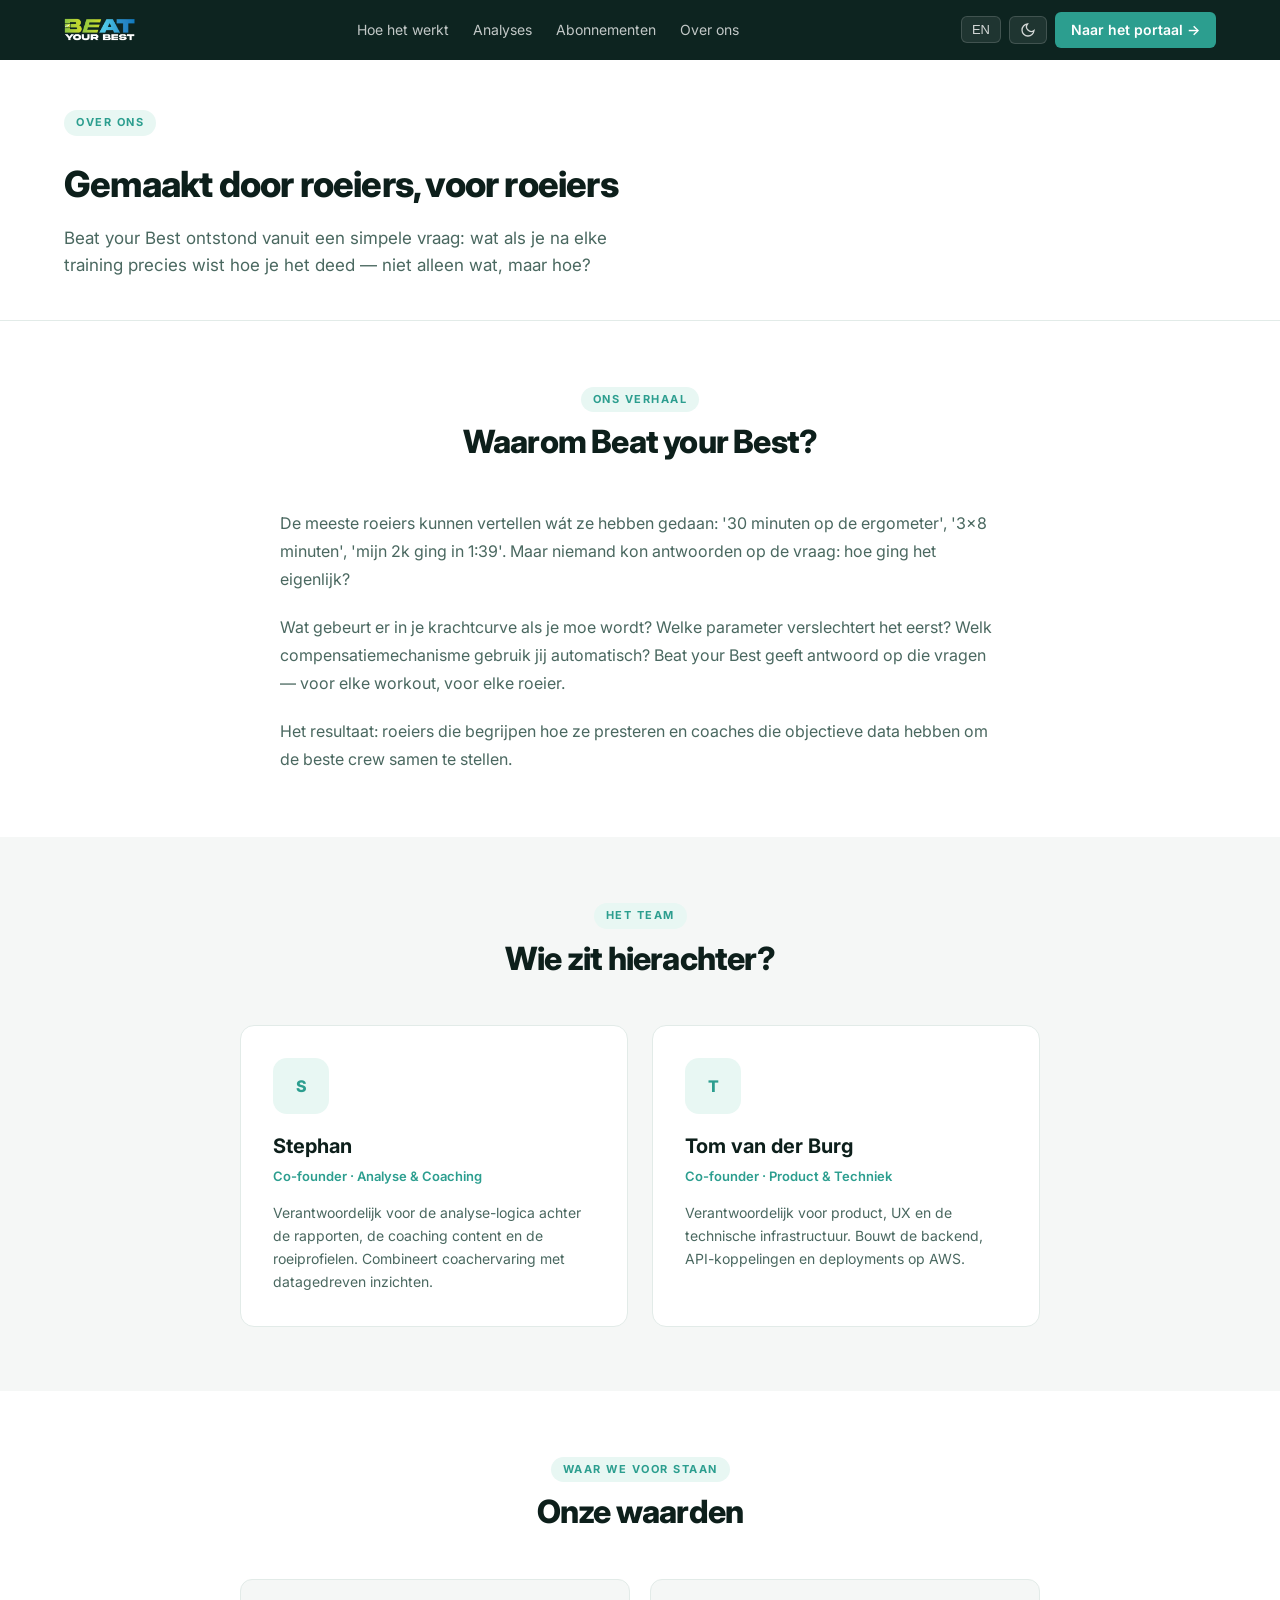
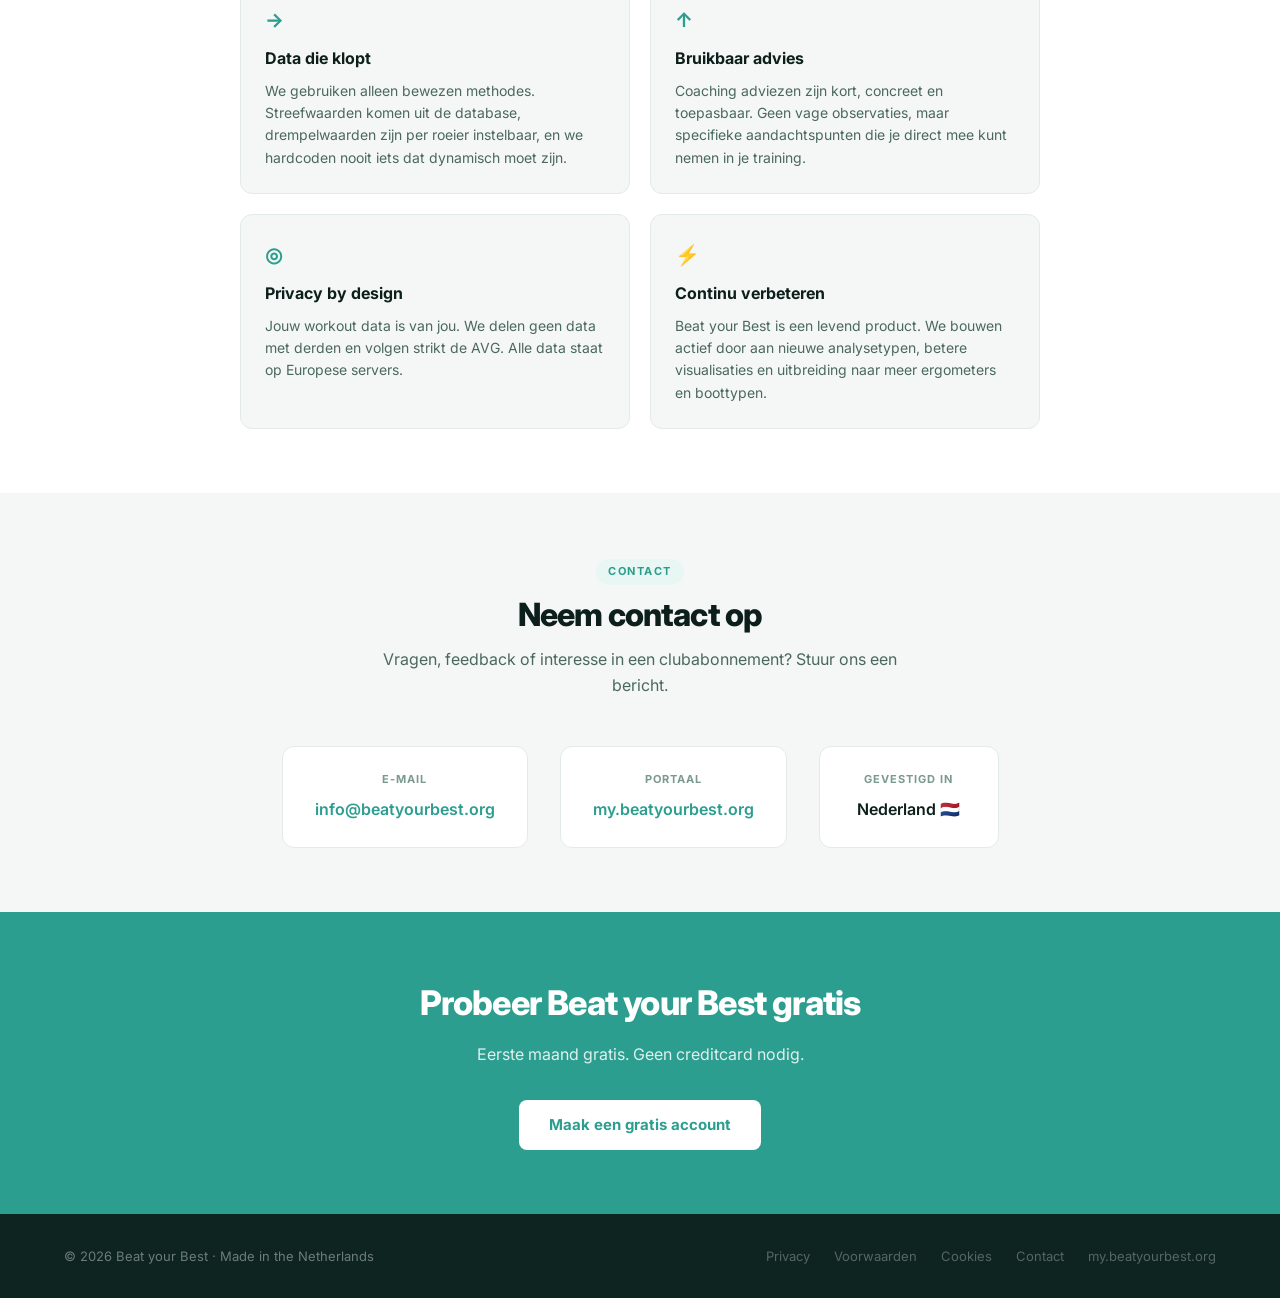
==== commit adbeba2c: "fix: pricing cards, team bios, homepage Coach Plus Pricing (both pages): - All cards now "featured" " ====
--- a/about.html
+++ b/about.html
@@ -4,7 +4,10 @@
   <meta charset="UTF-8">
   <meta name="viewport" content="width=device-width, initial-scale=1.0">
   <title data-nl="Over ons — Beat your Best" data-en="About us — Beat your Best">Over ons — Beat your Best</title>
-  <link rel="icon" href="/assets/favicon.ico">
+  <link rel="icon" type="image/x-icon" href="assets/favicon.ico">
+  <link rel="icon" type="image/png" sizes="16x16" href="assets/favicon-16x16.png">
+  <link rel="icon" type="image/png" sizes="32x32" href="assets/favicon-32x32.png">
+  <link rel="apple-touch-icon" sizes="180x180" href="assets/apple-touch-icon.png">
   <link rel="preconnect" href="https://fonts.googleapis.com">
   <link rel="preconnect" href="https://fonts.gstatic.com" crossorigin>
   <link href="https://fonts.googleapis.com/css2?family=Inter:wght@400;500;600;700&display=swap" rel="stylesheet">
@@ -13,7 +16,7 @@
 </head>
 <body>
 <nav class="nav">
-  <a href="index.html" class="nav-logo"><img src="logo.png" alt="Beat your Best"></a>
+  <a href="index.html" class="nav-logo"><img src="assets/images/logo.png" alt="Beat your Best"></a>
   <button class="nav-hamburger" id="nav-hamburger" aria-label="Menu" aria-expanded="false">☰</button>
   <div class="nav-links" id="nav-links">
     <a href="how-it-works.html" data-nl="Hoe het werkt" data-en="How it works">Hoe het werkt</a>
@@ -55,14 +58,14 @@
     <div class="team-card">
       <div class="team-avatar">S</div>
       <div class="team-name">Stephan</div>
-      <div class="team-role" data-nl="Co-founder · Data Coach" data-en="Co-founder · Data Coach">Co-founder · Data Coach</div>
-      <p class="team-bio" data-nl="Verantwoordelijk voor data, coaching en de analyse-logica achter de rapporten." data-en="Responsible for the backend, the RP3 and Concept2 API connections and the deployments on AWS. Builds the infrastructure that makes the analyses possible.">Verantwoordelijk voor de backend, de RP3 en Concept2 API-koppelingen en de deployments op AWS. Bouwt de infrastructuur die de analyses mogelijk maakt.</p>
+      <div class="team-role" data-nl="Co-founder · Analyse &amp; Coaching" data-en="Co-founder · Analysis &amp; Coaching">Co-founder · Analyse &amp; Coaching</div>
+      <p class="team-bio" data-nl="Verantwoordelijk voor de analyse-logica achter de rapporten, de coaching content en de roeiprofielen. Combineert coachervaring met datagedreven inzichten." data-en="Responsible for the analysis logic behind the reports, coaching content and rowing profiles. Combines coaching experience with data-driven insights.">Verantwoordelijk voor de analyse-logica achter de rapporten, de coaching content en de roeiprofielen. Combineert coachervaring met datagedreven inzichten.</p>
     </div>
     <div class="team-card">
       <div class="team-avatar">T</div>
       <div class="team-name">Tom van der Burg</div>
-      <div class="team-role" data-nl="Co-founder · Product &amp; Design" data-en="Co-founder · Product &amp; Design">Co-founder · Product &amp; Design</div>
-      <p class="team-bio" data-nl="Verantwoordelijk voor product, UX en bouwt de infrastructuur die de analyses mogelijk maakt." data-en="Responsible for product, UX and builds the infrastructure behind the reports.">Verantwoordelijk voor product, UX en de analyse-logica achter de rapporten. Combineert roeikennnis met een achtergrond in digitale transformatie.</p>
+      <div class="team-role" data-nl="Co-founder · Product &amp; Techniek" data-en="Co-founder · Product &amp; Engineering">Co-founder · Product &amp; Techniek</div>
+      <p class="team-bio" data-nl="Verantwoordelijk voor product, UX en de technische infrastructuur. Bouwt de backend, API-koppelingen en deployments op AWS." data-en="Responsible for product, UX and technical infrastructure. Builds the backend, API integrations and AWS deployments.">Verantwoordelijk voor product, UX en de technische infrastructuur. Bouwt de backend, API-koppelingen en deployments op AWS.</p>
     </div>
   </div>
 </section>
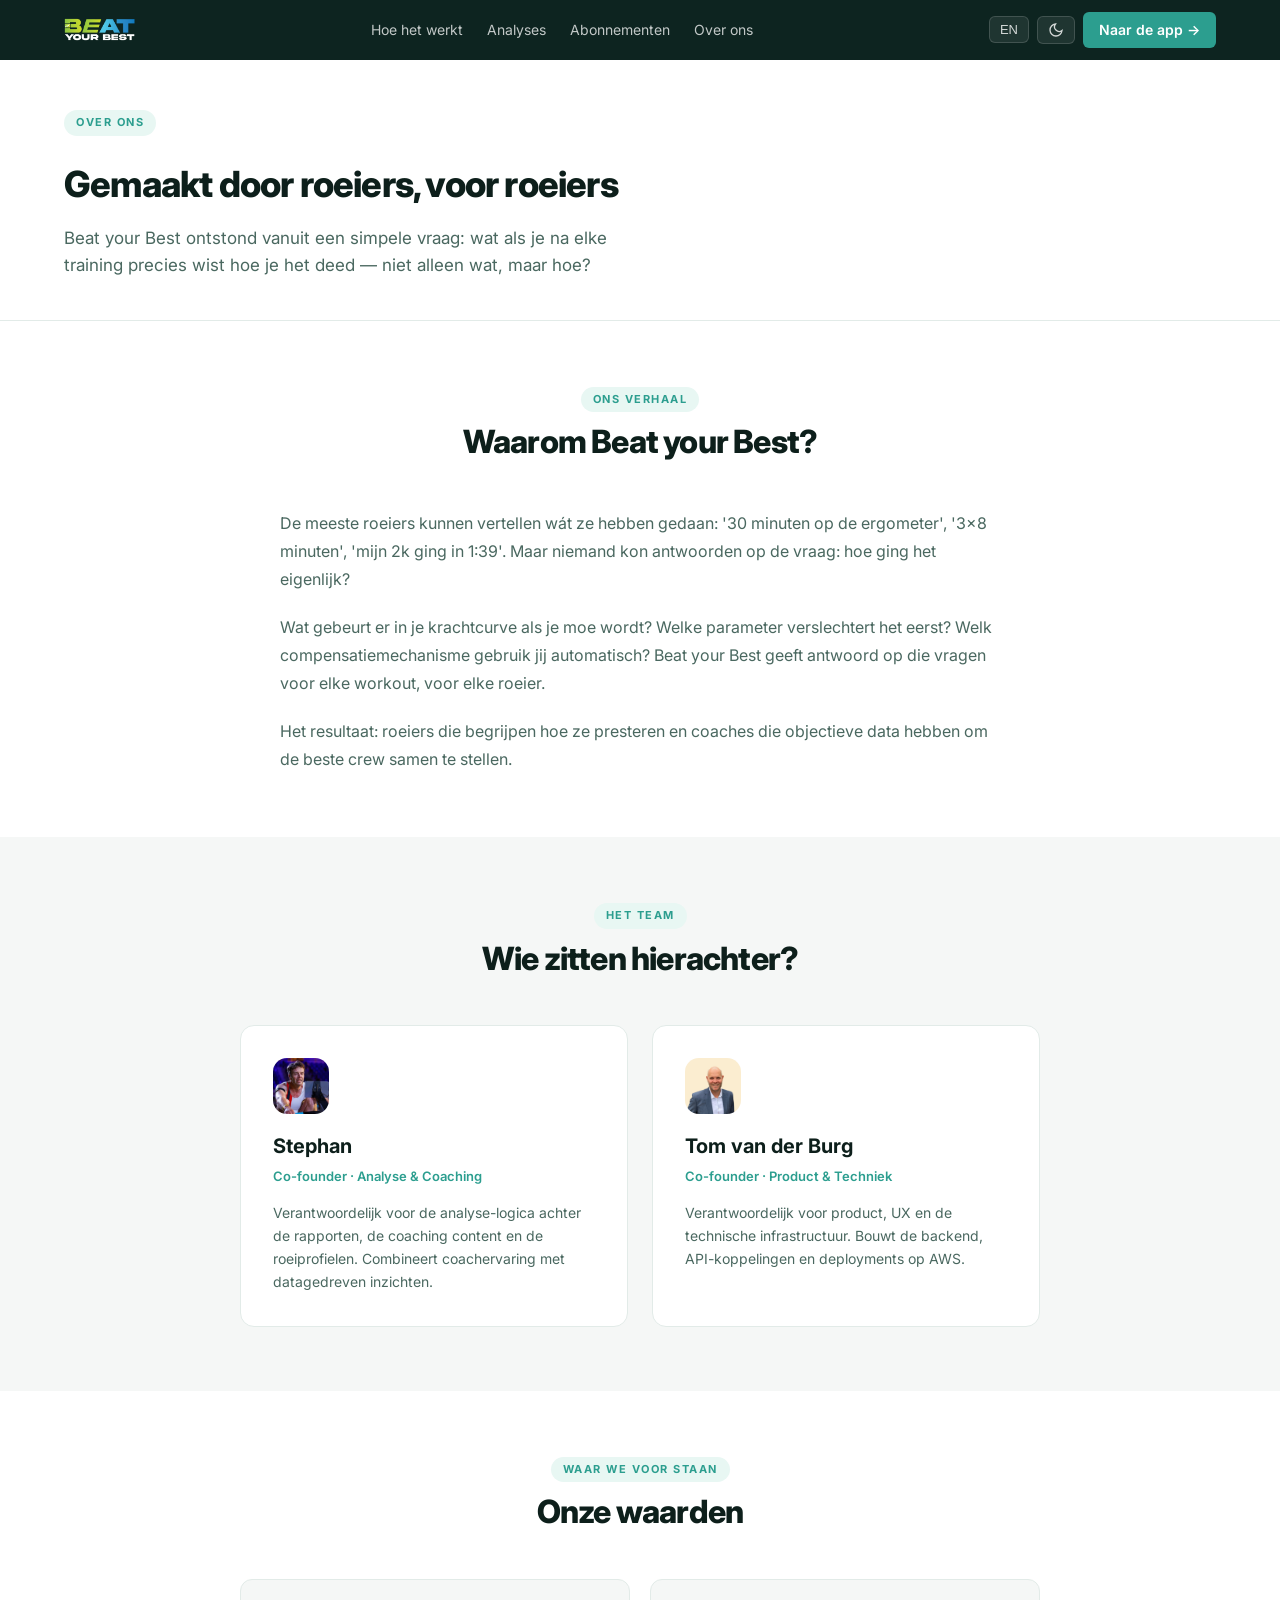
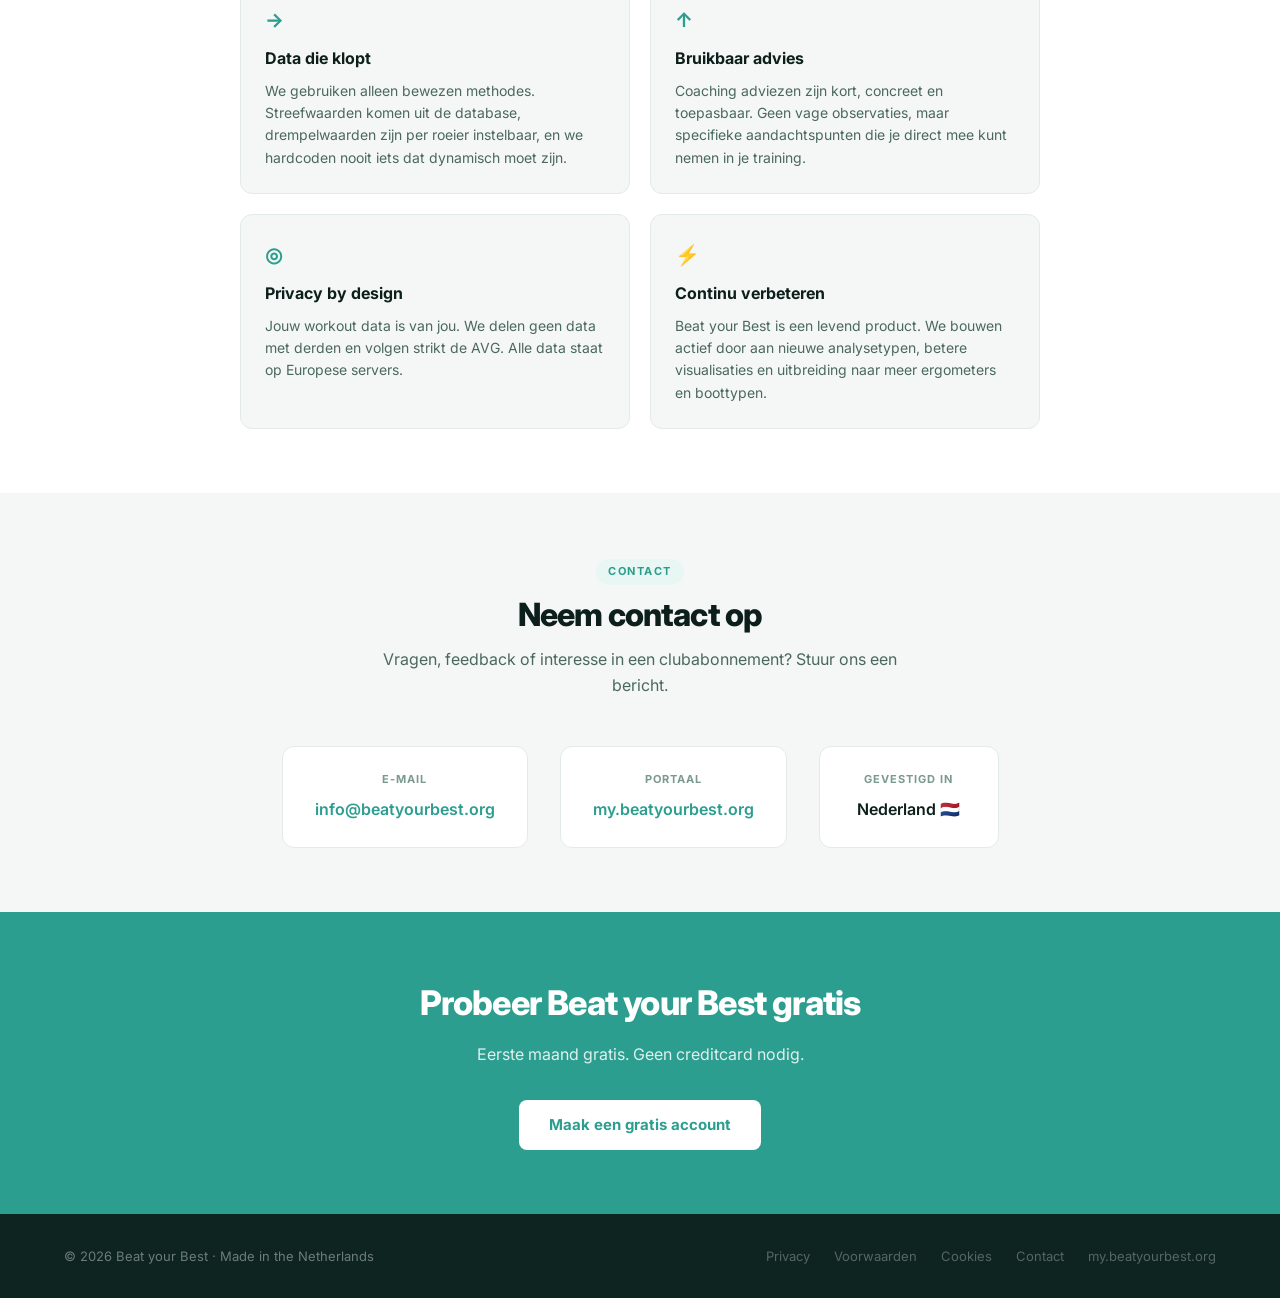
==== commit f5bb0233: "fix: team photos, favicon root, "naar de app" text About page: - Stephan + Tom: letter avatars repla" ====
--- a/about.html
+++ b/about.html
@@ -27,7 +27,7 @@
   <div class="nav-controls">
     <button class="nav-toggle-btn" id="lang-toggle"><i class="fas fa-globe" style="margin-right:4px;font-size:12px;"></i>EN</button>
     <button class="nav-toggle-btn" id="theme-toggle"><svg width="16" height="16" viewBox="0 0 24 24" fill="none" stroke="currentColor" stroke-width="2"><path d="M21 12.79A9 9 0 1 1 11.21 3 7 7 0 0 0 21 12.79z"/></svg></button>
-    <a href="https://my.beatyourbest.org" class="btn-portal" data-nl="Naar het portaal →" data-en="Go to portal →">Naar het portaal →</a>
+    <a href="https://my.beatyourbest.org" class="btn-portal" data-nl="Naar de app →" data-en="Go to app →">Naar de app →</a>
   </div>
 </nav>
 
@@ -44,7 +44,7 @@
   </div>
   <div style="max-width:720px;margin:0 auto">
     <p style="font-size:16px;color:var(--text-body);line-height:1.75;margin-bottom:20px" data-nl="De meeste roeiers kunnen vertellen wát ze hebben gedaan: '30 minuten op de ergometer', '3×8 minuten', 'mijn 2k ging in 1:39'. Maar niemand kon antwoorden op de vraag: hoe ging het eigenlijk?" data-en="Most rowers can tell you what they did: '30 minutes on the erg', '3×8 minutes', 'my 2k was 1:39'. But nobody could answer the question: how did it actually go?">De meeste roeiers kunnen vertellen wát ze hebben gedaan: "30 minuten op de ergometer", "3×8 minuten", "mijn 2k ging in 1:39". Maar niemand kon antwoorden op de vraag: hoe ging het eigenlijk?</p>
-    <p style="font-size:16px;color:var(--text-body);line-height:1.75;margin-bottom:20px" data-nl="Wat gebeurt er in je krachtcurve als je moe wordt? Welke parameter verslechtert het eerst? Welk compensatiemechanisme gebruik jij automatisch? Beat your Best geeft antwoord op die vragen — voor elke workout, voor elke roeier." data-en="What happens to your force curve when you get tired? Which parameter deteriorates first? What compensation mechanism do you use automatically? Beat your Best answers those questions — for every workout, for every rower.">Wat gebeurt er in je krachtcurve als je moe wordt? Welke parameter verslechtert het eerst? Welk compensatiemechanisme gebruik jij automatisch? Beat your Best geeft antwoord op die vragen — voor elke workout, voor elke roeier.</p>
+    <p style="font-size:16px;color:var(--text-body);line-height:1.75;margin-bottom:20px" data-nl="Wat gebeurt er in je krachtcurve als je moe wordt? Welke parameter verslechtert het eerst? Welk compensatiemechanisme gebruik jij automatisch? Beat your Best geeft antwoord op die vragen voor elke workout, voor elke roeier." data-en="What happens to your force curve when you get tired? Which parameter deteriorates first? What compensation mechanism do you use automatically? Beat your Best answers those questions for every workout, for every rower.">Wat gebeurt er in je krachtcurve als je moe wordt? Welke parameter verslechtert het eerst? Welk compensatiemechanisme gebruik jij automatisch? Beat your Best geeft antwoord op die vragen voor elke workout, voor elke roeier.</p>
     <p style="font-size:16px;color:var(--text-body);line-height:1.75" data-nl="Het resultaat: roeiers die begrijpen hoe ze presteren en coaches die objectieve data hebben om de beste crew samen te stellen." data-en="The result: rowers who understand how they perform and coaches who have objective data to build the best crew.">Het resultaat: roeiers die begrijpen hoe ze presteren en coaches die objectieve data hebben om de beste crew samen te stellen.</p>
   </div>
 </section>
@@ -52,17 +52,17 @@
 <section class="section">
   <div class="sec-center">
     <div class="sec-pill" data-nl="Het team" data-en="The team">Het team</div>
-    <h2 class="sec-title" data-nl="Wie zit hierachter?" data-en="Who's behind this?">Wie zit hierachter?</h2>
+    <h2 class="sec-title" data-nl="Wie zitten hierachter?" data-en="Who's behind this?">Wie zitten hierachter?</h2>
   </div>
   <div class="team-grid">
     <div class="team-card">
-      <div class="team-avatar">S</div>
+      <img src="assets/images/Stephan.jpeg" alt="Stephan" class="team-avatar-img">
       <div class="team-name">Stephan</div>
       <div class="team-role" data-nl="Co-founder · Analyse &amp; Coaching" data-en="Co-founder · Analysis &amp; Coaching">Co-founder · Analyse &amp; Coaching</div>
       <p class="team-bio" data-nl="Verantwoordelijk voor de analyse-logica achter de rapporten, de coaching content en de roeiprofielen. Combineert coachervaring met datagedreven inzichten." data-en="Responsible for the analysis logic behind the reports, coaching content and rowing profiles. Combines coaching experience with data-driven insights.">Verantwoordelijk voor de analyse-logica achter de rapporten, de coaching content en de roeiprofielen. Combineert coachervaring met datagedreven inzichten.</p>
     </div>
     <div class="team-card">
-      <div class="team-avatar">T</div>
+      <img src="assets/images/Tom.jpg" alt="Tom van der Burg" class="team-avatar-img">
       <div class="team-name">Tom van der Burg</div>
       <div class="team-role" data-nl="Co-founder · Product &amp; Techniek" data-en="Co-founder · Product &amp; Engineering">Co-founder · Product &amp; Techniek</div>
       <p class="team-bio" data-nl="Verantwoordelijk voor product, UX en de technische infrastructuur. Bouwt de backend, API-koppelingen en deployments op AWS." data-en="Responsible for product, UX and technical infrastructure. Builds the backend, API integrations and AWS deployments.">Verantwoordelijk voor product, UX en de technische infrastructuur. Bouwt de backend, API-koppelingen en deployments op AWS.</p>
--- a/style.css
+++ b/style.css
@@ -271,6 +271,7 @@
 .team-grid{display:grid;grid-template-columns:repeat(2,1fr);gap:24px;max-width:800px;margin:0 auto}
 .team-card{background:var(--bg-card);border:1px solid var(--border);border-radius:14px;padding:32px}
 .team-avatar{width:56px;height:56px;background:var(--accent-bg);border-radius:14px;display:flex;align-items:center;justify-content:center;font-size:16px;font-weight:800;color:var(--accent);margin-bottom:16px}
+.team-avatar-img{width:56px;height:56px;border-radius:14px;object-fit:cover;margin-bottom:16px}
 .team-name{font-size:20px;font-weight:700;color:var(--text-h);margin-bottom:4px}
 .team-role{font-size:13px;color:var(--accent);font-weight:600;margin-bottom:14px}
 .team-bio{font-size:14px;color:var(--text-body);line-height:1.65}
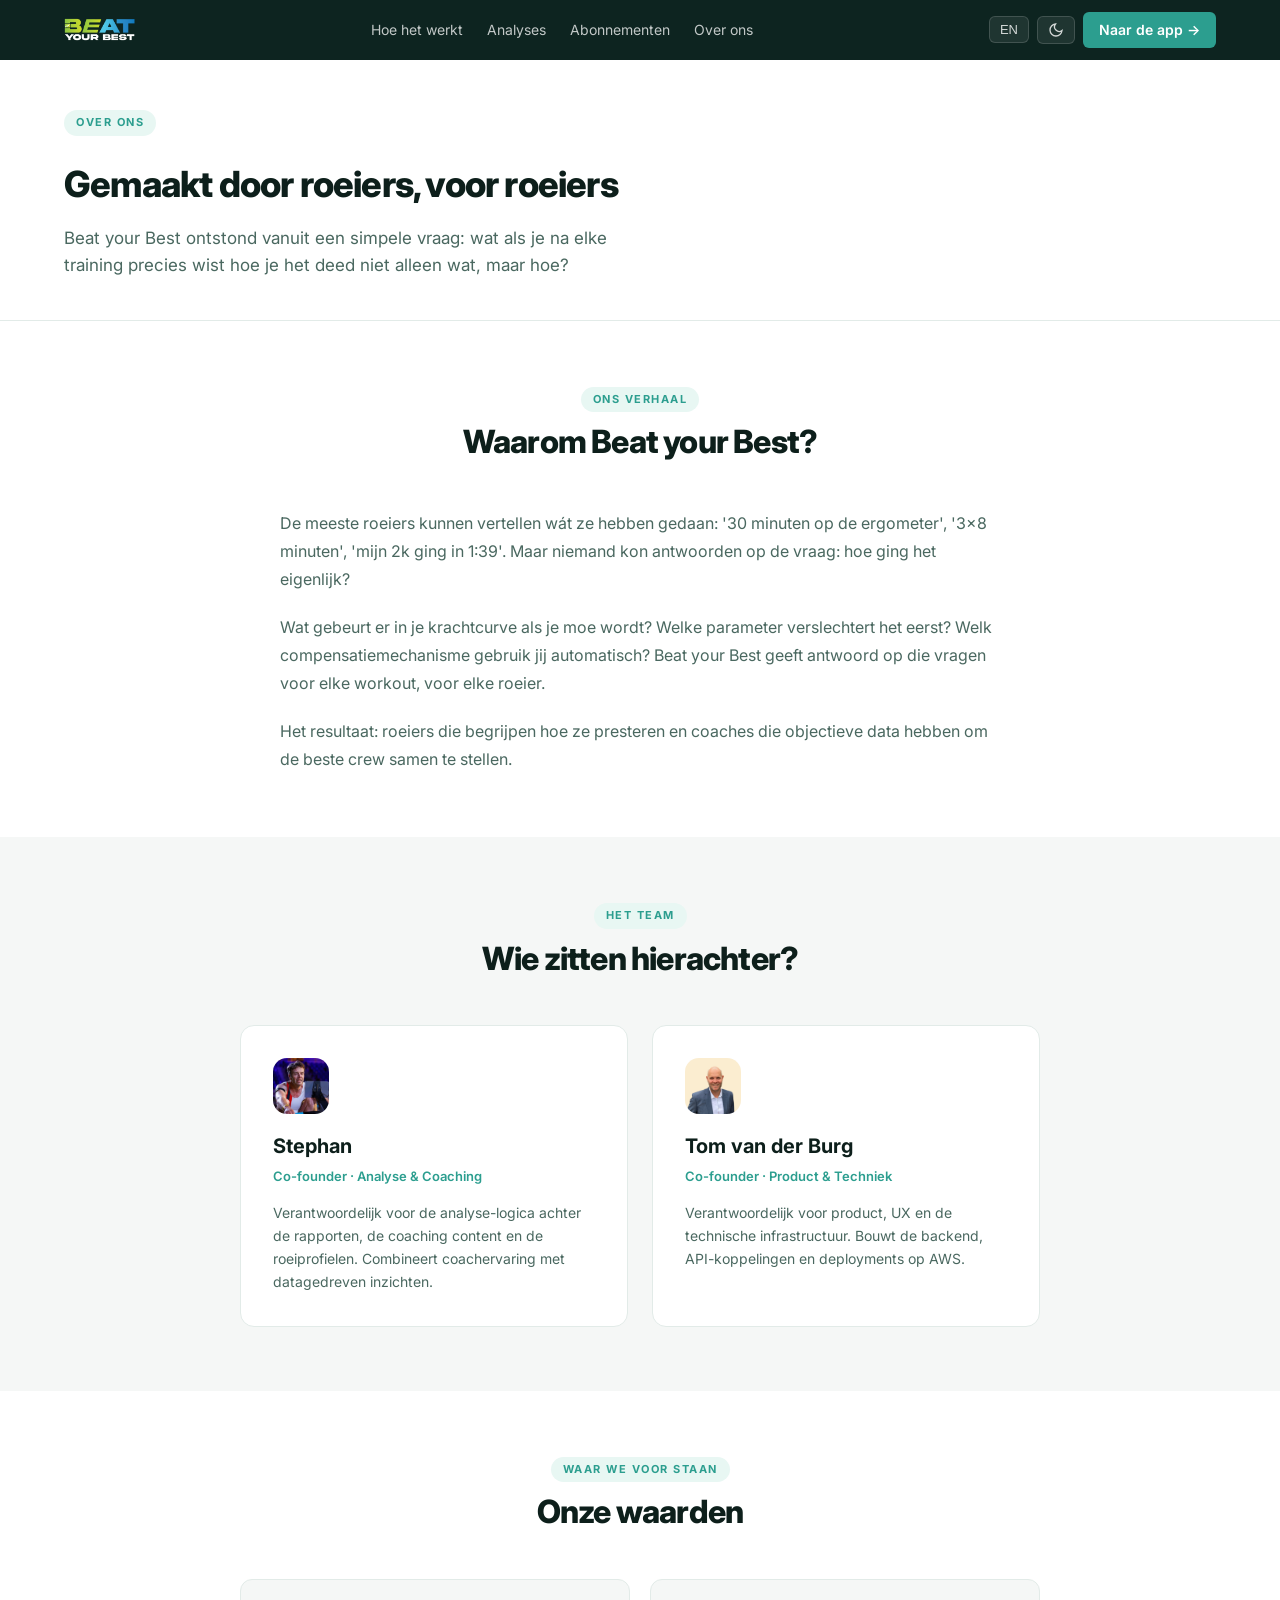
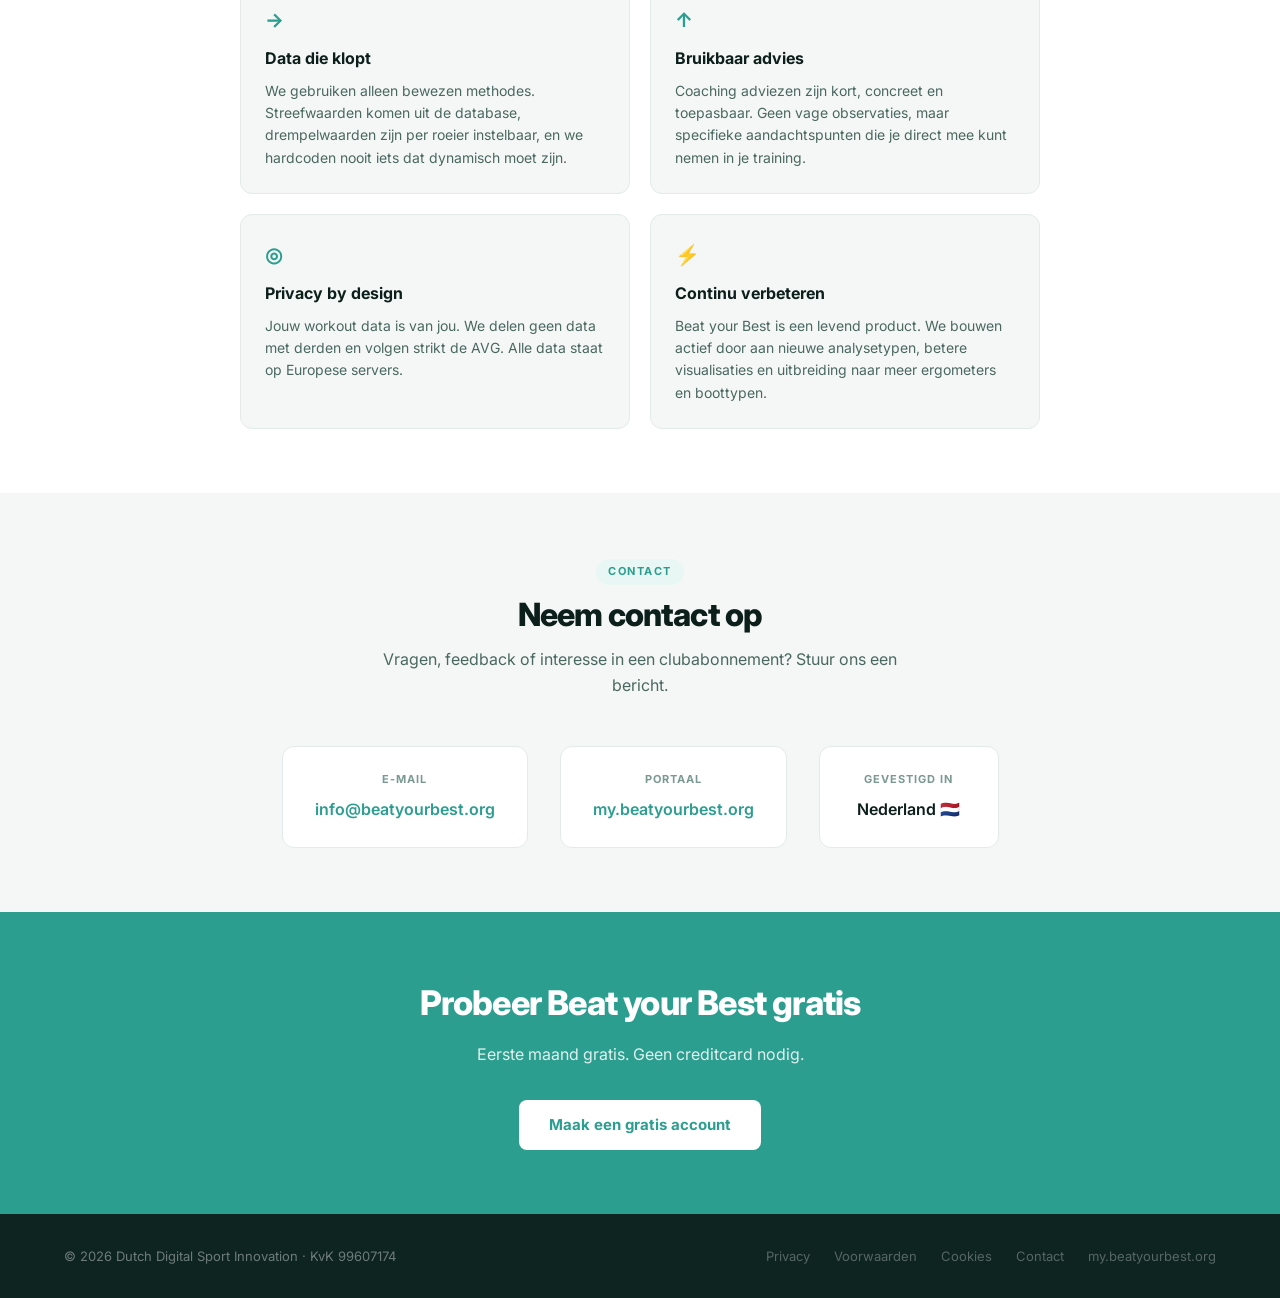
==== commit 5f0677c3: "fix: footer text — Dutch Digital Sport Innovation · KvK 99607174" ====
--- a/about.html
+++ b/about.html
@@ -34,7 +34,7 @@
 <div class="page-header">
   <div class="sec-pill" data-nl="Over ons" data-en="About us">Over ons</div>
   <h1 data-nl="Gemaakt door roeiers, voor roeiers" data-en="Made by rowers, for rowers">Gemaakt door roeiers, voor roeiers</h1>
-  <p data-nl="Beat your Best ontstond vanuit een simpele vraag: wat als je na elke training precies wist hoe je het deed — niet alleen wat, maar hoe?" data-en="Beat your Best grew from a simple question: what if after every training you knew exactly how you performed — not just what, but how?">Beat your Best ontstond vanuit een simpele vraag: wat als je na elke training precies wist hoe je het deed — niet alleen wat, maar hoe?</p>
+  <p data-nl="Beat your Best ontstond vanuit een simpele vraag: wat als je na elke training precies wist hoe je het deed niet alleen wat, maar hoe?" data-en="Beat your Best grew from a simple question: what if after every training you knew exactly how you performed not just what, but how?">Beat your Best ontstond vanuit een simpele vraag: wat als je na elke training precies wist hoe je het deed niet alleen wat, maar hoe?</p>
 </div>
 
 <section class="section-card">
@@ -128,7 +128,7 @@
 </div>
 
 <footer class="footer">
-  <div class="footer-logo">© 2026 Beat your Best · Made in the Netherlands</div>
+  <div class="footer-logo">© 2026 Dutch Digital Sport Innovation · KvK 99607174</div>
   <div class="footer-links">
     <a href="privacy.html" data-nl="Privacy" data-en="Privacy">Privacy</a>
     <a href="terms.html" data-nl="Voorwaarden" data-en="Terms">Voorwaarden</a>
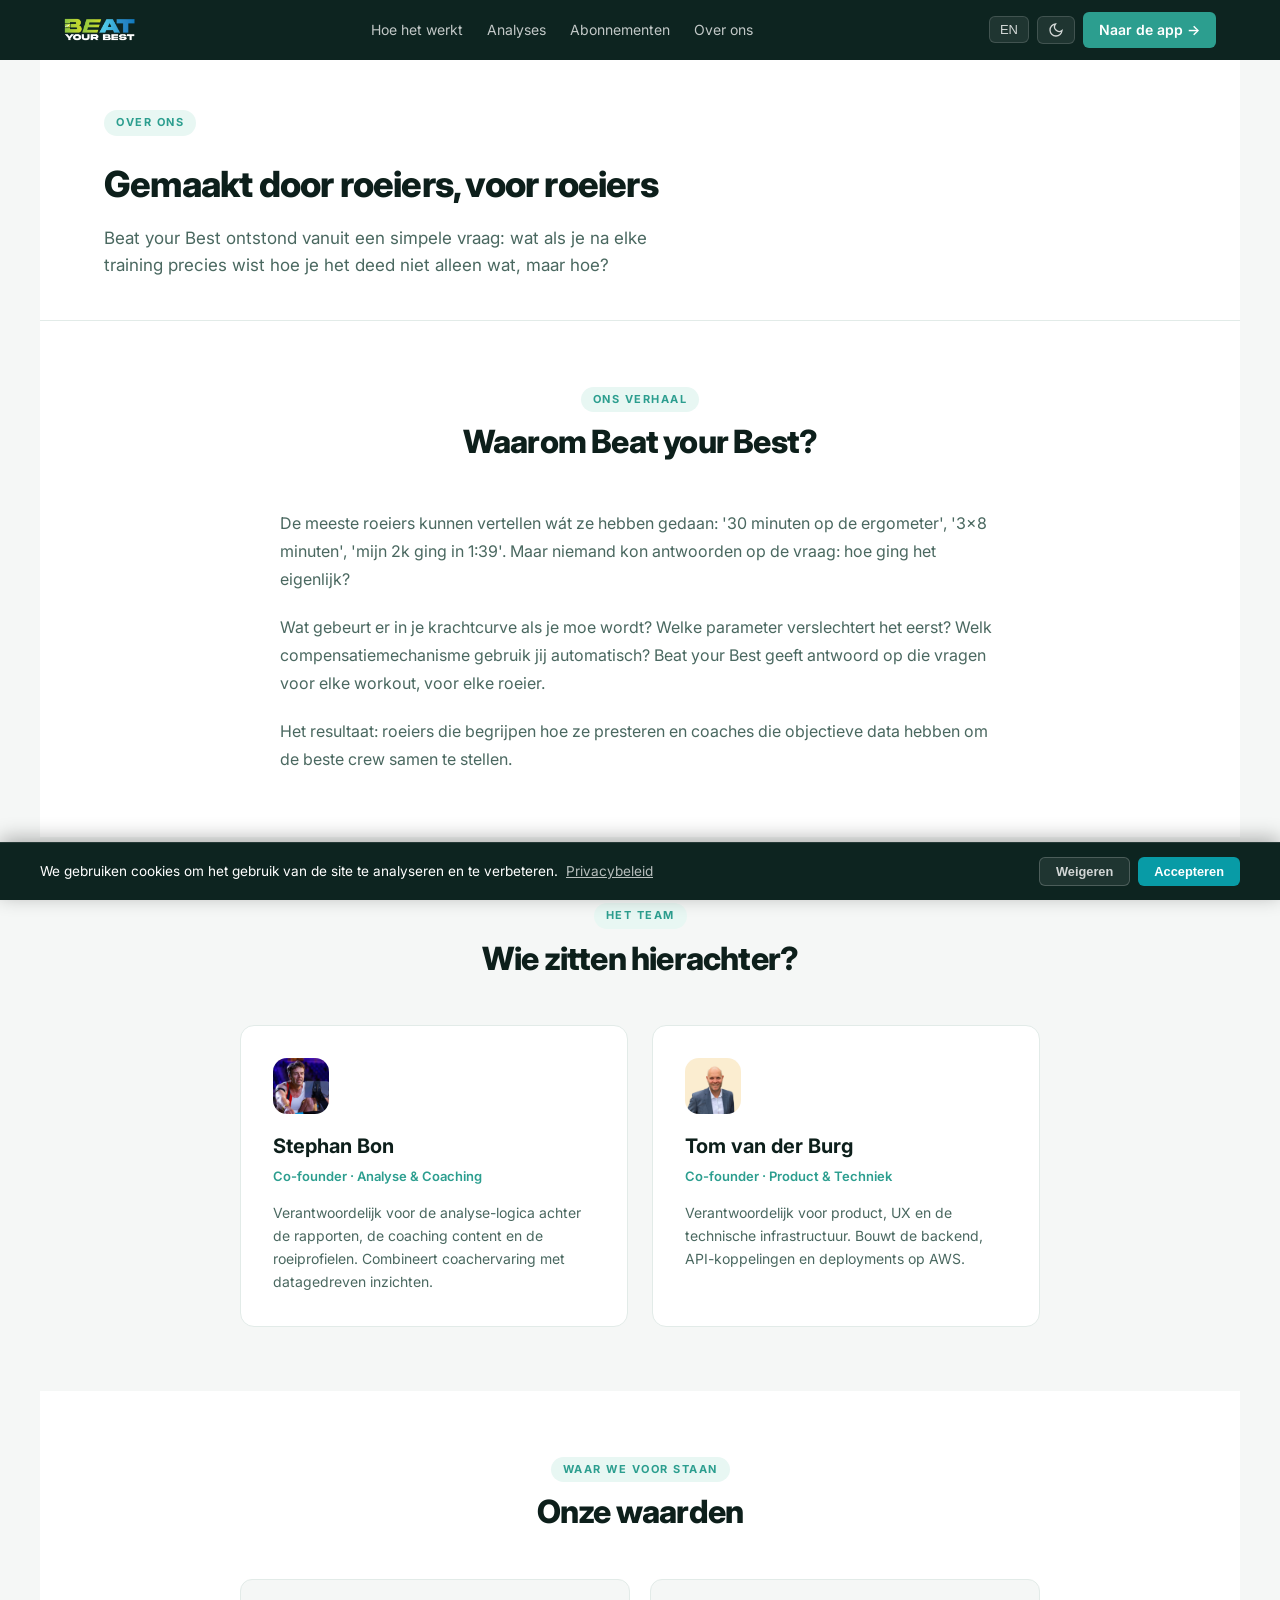
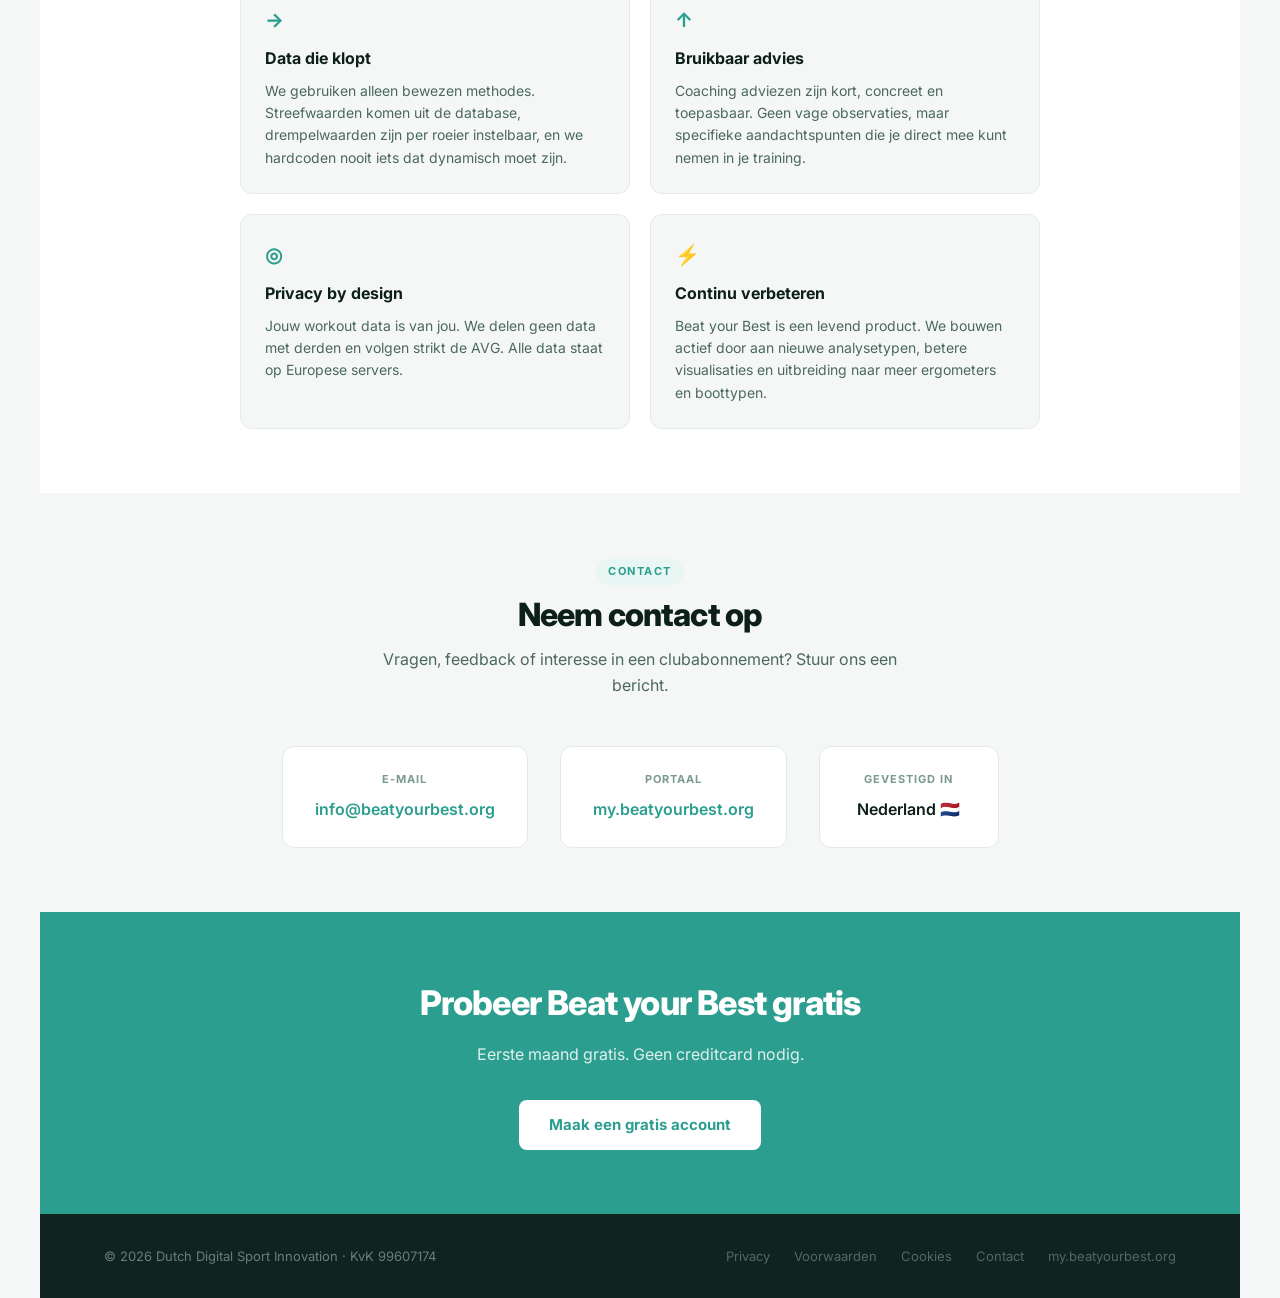
==== commit 65f296ba: "feat: add Google Analytics (G-0WB2DKKF03) with cookie consent banner GA4 only loads after user accep" ====
--- a/about.html
+++ b/about.html
@@ -13,6 +13,25 @@
   <link href="https://fonts.googleapis.com/css2?family=Inter:wght@400;500;600;700&display=swap" rel="stylesheet">
   <link rel="stylesheet" href="https://cdnjs.cloudflare.com/ajax/libs/font-awesome/6.4.0/css/all.min.css">
   <link rel="stylesheet" href="style.css">
+
+  <!-- Google Analytics (loaded after cookie consent) -->
+  <script>
+    window.bybGaId = 'G-0WB2DKKF03';
+    function bybLoadGA() {
+      if (window._gaLoaded) return;
+      window._gaLoaded = true;
+      var s = document.createElement('script');
+      s.async = true;
+      s.src = 'https://www.googletagmanager.com/gtag/js?id=' + window.bybGaId;
+      document.head.appendChild(s);
+      window.dataLayer = window.dataLayer || [];
+      function gtag(){dataLayer.push(arguments);}
+      window.gtag = gtag;
+      gtag('js', new Date());
+      gtag('config', window.bybGaId, { anonymize_ip: true });
+    }
+    if (localStorage.getItem('byb-cookie-consent') === 'accepted') { bybLoadGA(); }
+  </script>
 </head>
 <body>
 <nav class="nav">
@@ -57,7 +76,7 @@
   <div class="team-grid">
     <div class="team-card">
       <img src="assets/images/Stephan.jpeg" alt="Stephan" class="team-avatar-img">
-      <div class="team-name">Stephan</div>
+      <div class="team-name">Stephan Bon</div>
       <div class="team-role" data-nl="Co-founder · Analyse &amp; Coaching" data-en="Co-founder · Analysis &amp; Coaching">Co-founder · Analyse &amp; Coaching</div>
       <p class="team-bio" data-nl="Verantwoordelijk voor de analyse-logica achter de rapporten, de coaching content en de roeiprofielen. Combineert coachervaring met datagedreven inzichten." data-en="Responsible for the analysis logic behind the reports, coaching content and rowing profiles. Combines coaching experience with data-driven insights.">Verantwoordelijk voor de analyse-logica achter de rapporten, de coaching content en de roeiprofielen. Combineert coachervaring met datagedreven inzichten.</p>
     </div>
@@ -138,5 +157,37 @@
   </div>
 </footer>
 <script src="main.js"></script>
+<!-- Cookie Consent Banner -->
+<div id="cookie-banner" style="display:none;position:fixed;bottom:0;left:0;right:0;z-index:10000;background:var(--bg-nav);color:#fff;padding:14px 20px;box-shadow:0 -4px 20px rgba(0,0,0,0.3);border-top:1px solid rgba(255,255,255,0.1);">
+  <div style="max-width:1200px;margin:0 auto;display:flex;align-items:center;gap:16px;flex-wrap:wrap;">
+    <div style="flex:1;min-width:200px;font-size:0.85rem;line-height:1.5;">
+      <span data-nl="We gebruiken cookies om het gebruik van de site te analyseren en te verbeteren." data-en="We use cookies to analyze and improve the site experience." id="cookie-text">We gebruiken cookies om het gebruik van de site te analyseren en te verbeteren.</span>
+      <a href="privacy.html" style="color:rgba(255,255,255,0.7);text-decoration:underline;margin-left:4px;" data-nl="Privacybeleid" data-en="Privacy policy" id="cookie-link">Privacybeleid</a>
+    </div>
+    <div style="display:flex;gap:8px;flex-shrink:0;">
+      <button onclick="bybCookieConsent('declined')" style="padding:6px 16px;border-radius:6px;font-size:0.8rem;font-weight:600;cursor:pointer;background:rgba(255,255,255,0.08);border:1px solid rgba(255,255,255,0.2);color:rgba(255,255,255,0.8);" data-nl="Weigeren" data-en="Decline" id="cookie-decline">Weigeren</button>
+      <button onclick="bybCookieConsent('accepted')" style="padding:6px 16px;border-radius:6px;font-size:0.8rem;font-weight:600;cursor:pointer;background:#089ba6;border:none;color:#fff;" data-nl="Accepteren" data-en="Accept" id="cookie-accept">Accepteren</button>
+    </div>
+  </div>
+</div>
+<script>
+(function() {
+  if (!localStorage.getItem('byb-cookie-consent')) {
+    document.getElementById('cookie-banner').style.display = 'block';
+  }
+  var lang = document.documentElement.getAttribute('data-lang') || localStorage.getItem('byb-lang') || 'nl';
+  if (lang === 'en') {
+    ['cookie-text','cookie-link','cookie-decline','cookie-accept'].forEach(function(id) {
+      var el = document.getElementById(id);
+      if (el && el.dataset.en) el.textContent = el.dataset.en;
+    });
+  }
+})();
+function bybCookieConsent(choice) {
+  localStorage.setItem('byb-cookie-consent', choice);
+  document.getElementById('cookie-banner').style.display = 'none';
+  if (choice === 'accepted') bybLoadGA();
+}
+</script>
 </body>
 </html>
--- a/style.css
+++ b/style.css
@@ -45,8 +45,11 @@
 a{color:var(--accent);text-decoration:none}
 img{max-width:100%;display:block}
 
+/* Max content width for large screens */
+.hero,.section,.section-card,.page-header,.prose,.footer,.cta-block{max-width:1200px;margin-left:auto;margin-right:auto}
+
 /* NAV */
-.nav{background:var(--bg-nav);padding:0 5%;display:flex;align-items:center;justify-content:space-between;height:60px;position:sticky;top:0;z-index:100;gap:16px}
+.nav{background:var(--bg-nav);padding:0 calc(max(5%, (100% - 1200px) / 2));display:flex;align-items:center;justify-content:space-between;height:60px;position:sticky;top:0;z-index:100;gap:16px}
 .nav-logo{display:flex;align-items:center;flex-shrink:0}
 .nav-logo img{height:36px;border-radius:4px;display:block}
 .nav-links{display:flex;gap:24px;align-items:center}
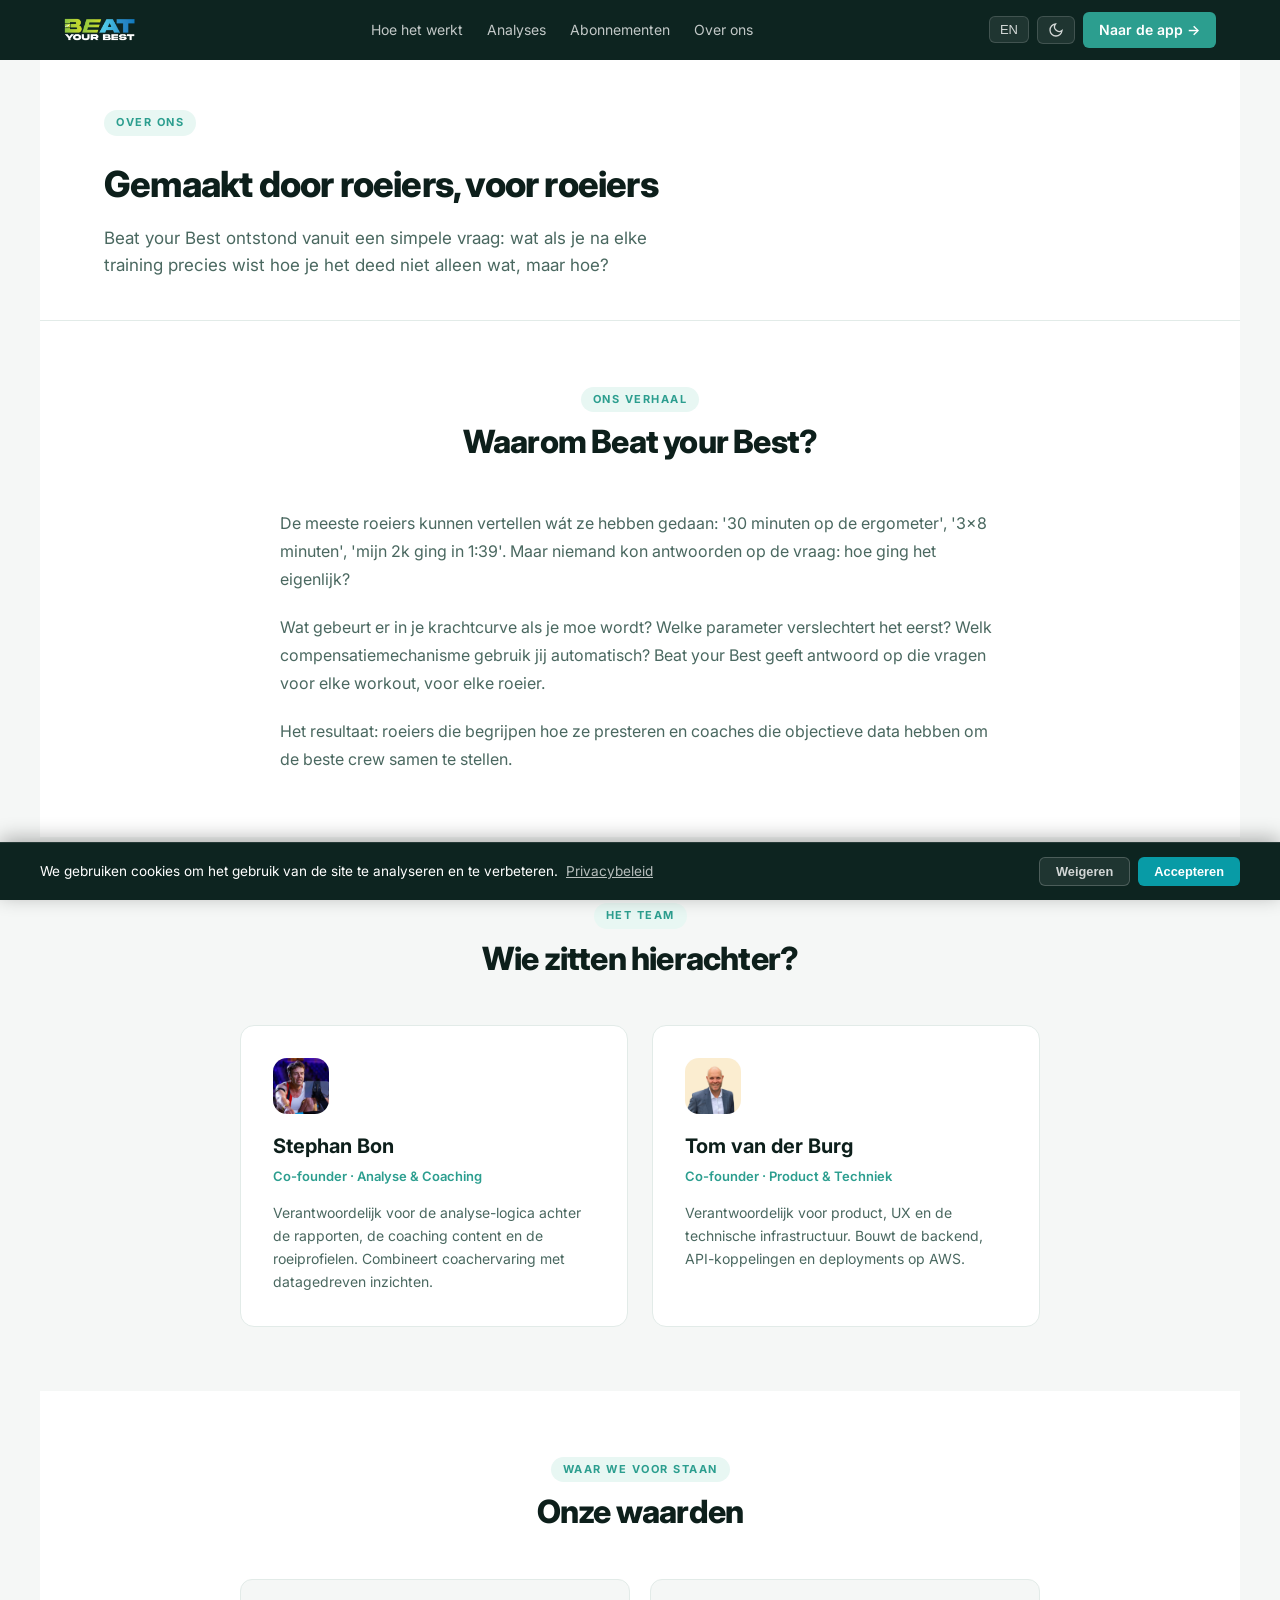
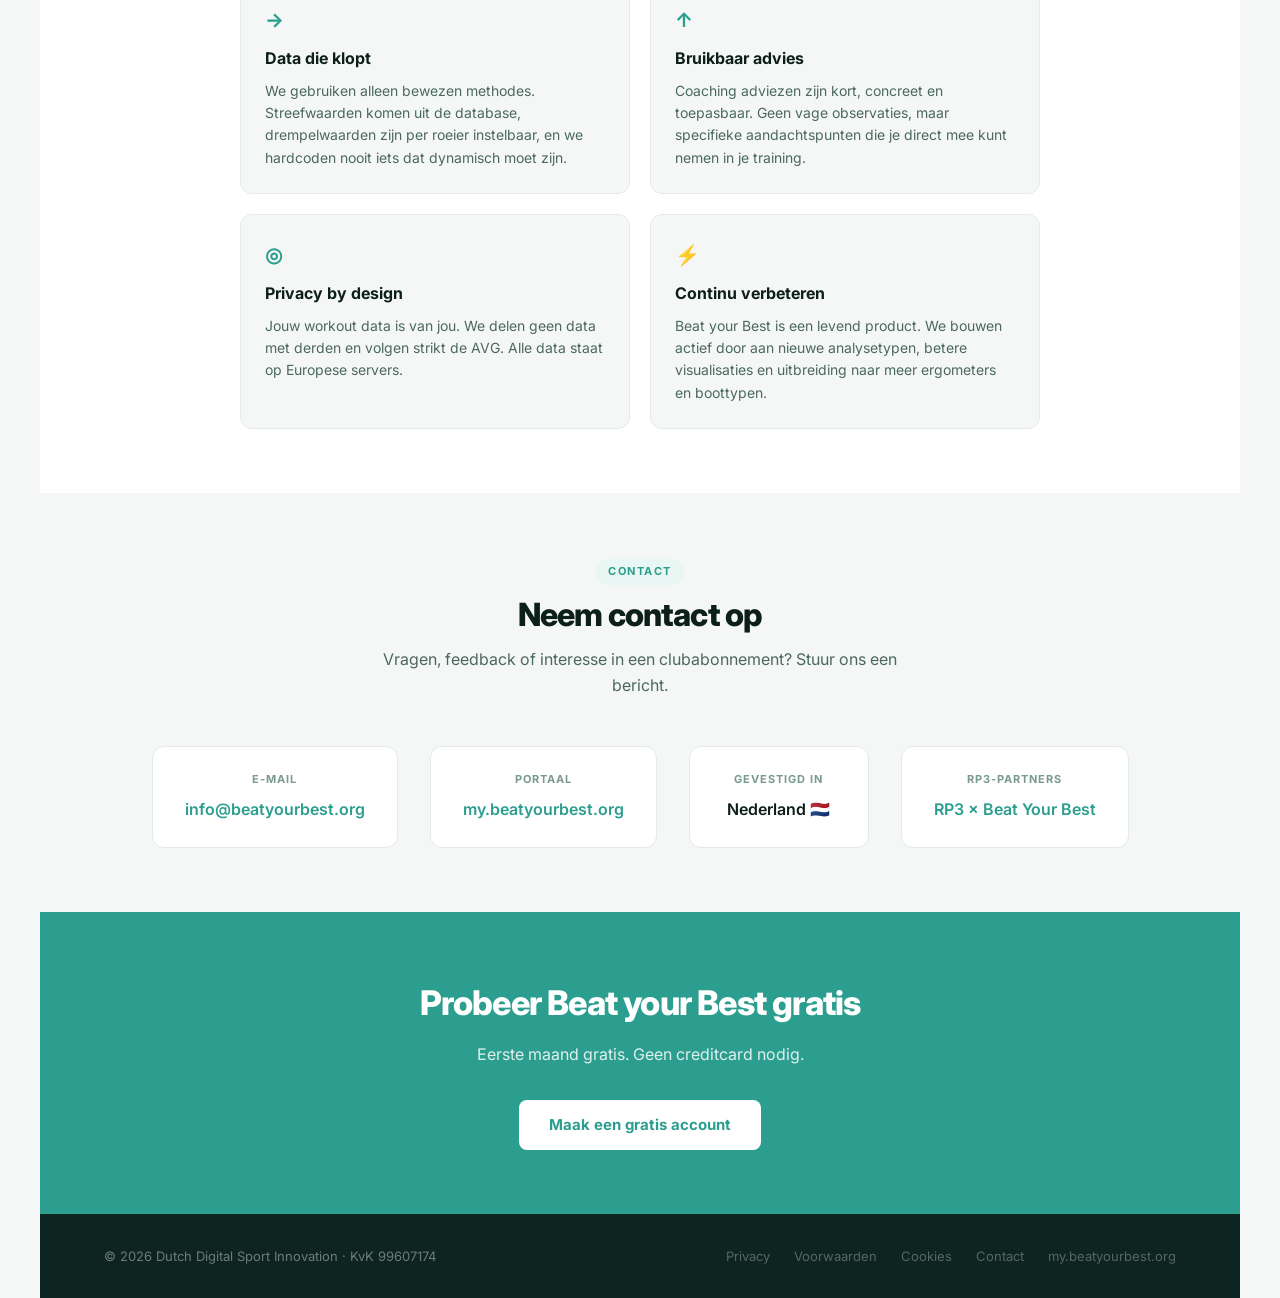
==== commit 337e5f36: "feat: link RP3 partner page from the about page contact block Co-Authored-By: Claude Opus 5.5 <norep" ====
--- a/about.html
+++ b/about.html
@@ -137,6 +137,10 @@
       <div class="contact-label" data-nl="Gevestigd in" data-en="Based in">Gevestigd in</div>
       <span class="contact-val" style="color:var(--text-h)">Nederland 🇳🇱</span>
     </div>
+    <div class="contact-item">
+      <div class="contact-label" data-nl="RP3-partners" data-en="RP3 partners">RP3-partners</div>
+      <a class="contact-val" href="rp3.html">RP3 × Beat Your Best</a>
+    </div>
   </div>
 </section>
 
